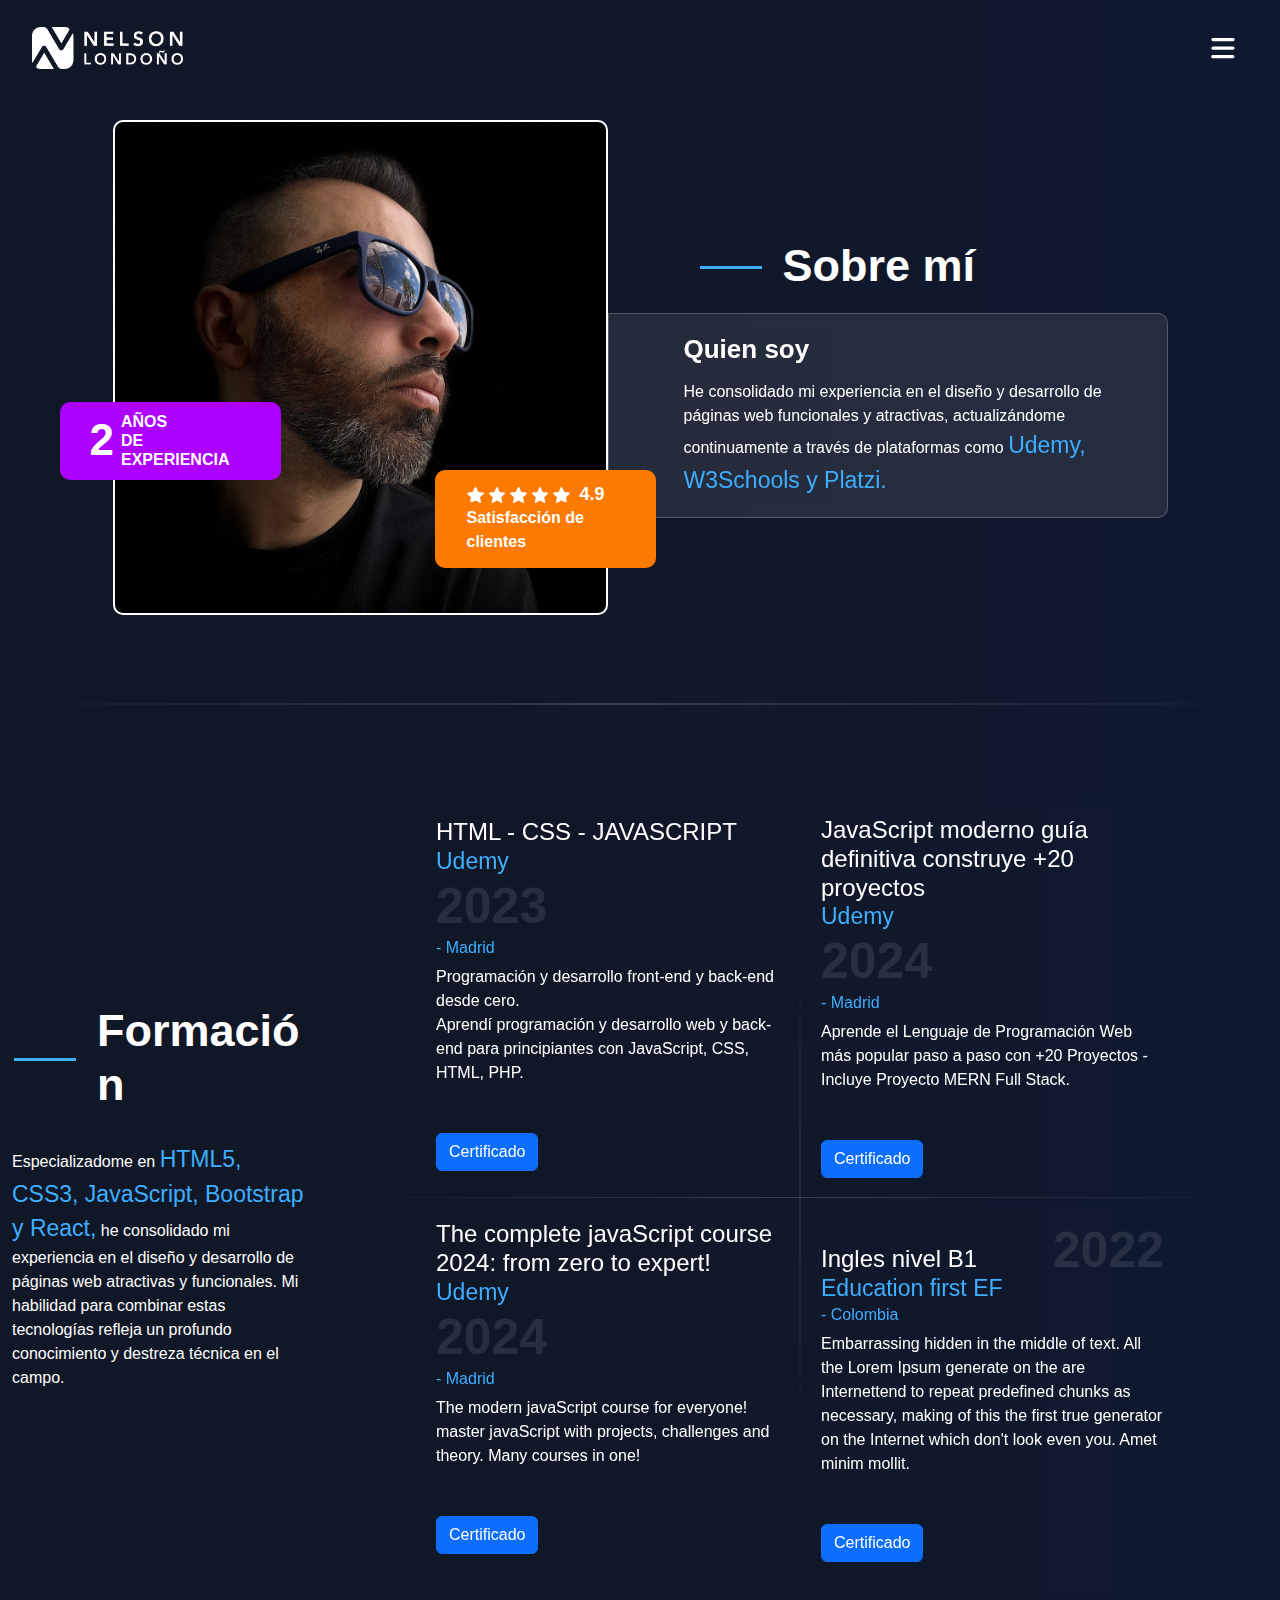
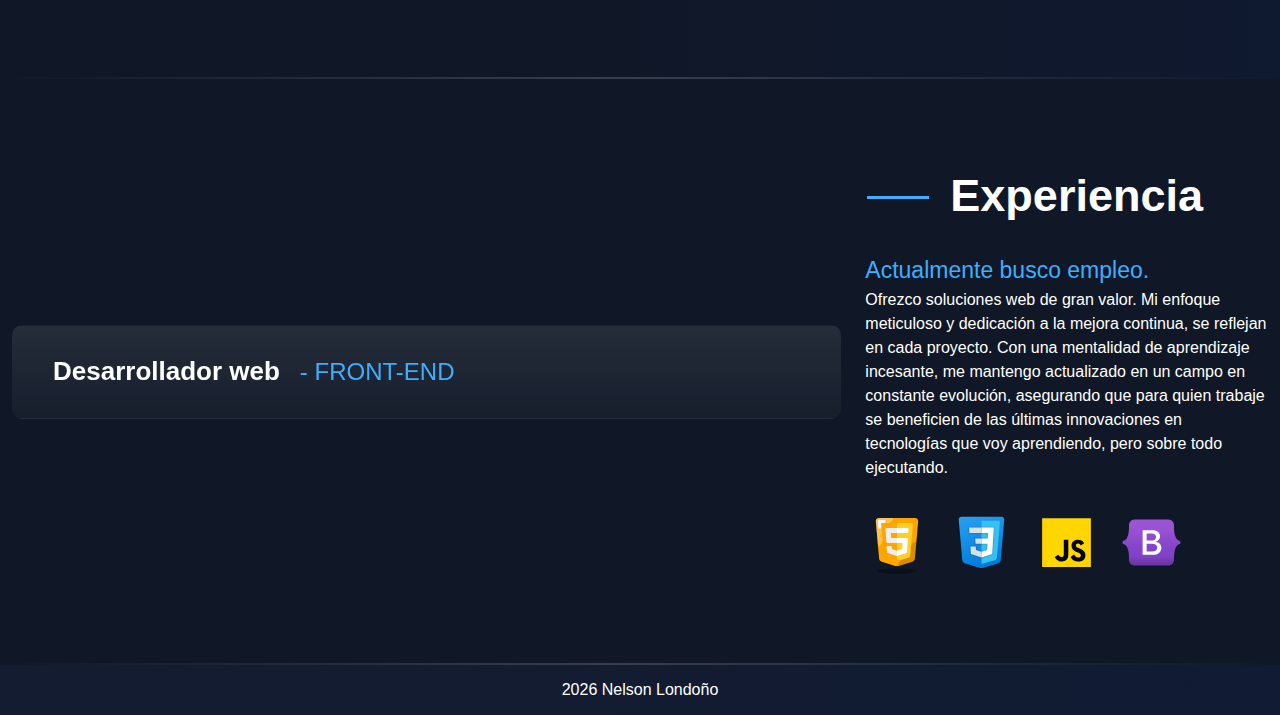
==== about.html @ 2b917889 "Mejore un poco el texto de "Experiencía"" ====
<!DOCTYPE html>
<html lang="es">
  <!-- Begin Head -->
  <head>
    <!--=== Required meta tags ===-->
    <meta charset="utf-8" />
    <meta
      name="viewport"
      content="width=device-width, initial-scale=1, shrink-to-fit=no"
    />
    <!--=== custom css ===-->
    <link rel="stylesheet" href="assets/css/bootstrap.min.css" />
    <link rel="stylesheet" href="assets/css/swiper-bundle.css" />
    <link
      rel="shortcut icon"
      type="image/ico"
      href="assets/images/logo navegador.png"
    />
    <link rel="stylesheet" href="assets/css/style.css" />
    <link rel="stylesheet" href="assets/css/responsive.css" />
    <!--=== custom css ===-->
    <title>Nelson Londono | Desarrollo Web</title>
  </head>
  <body>
    <div class="cv_main_wrapper">
      <!-- Loader Start -->
      <div class="loader">
        <div class="spinner-border text-info" role="status">
          <span class="visually-hidden">Loading...</span>
        </div>
      </div>
      <!-- Loader End -->
      <!-- Bottom To Top Start -->
      <div class="cv_top_icon">
        <a id="button">
          <img src="assets/images/gototop.svg" class="img-fluid" />
        </a>
      </div>
      <!-- Bottom To Top End -->
      <!-- Header Section Start -->
      <div class="cv_header_wrapper">
        <div class="cv_container container-fluid">
          <div class="row">
            <div class="col-12">
              <div class="cv_navbar">
                <div class="cv_logo">
                  <a href="index.html">
                    <img
                      src="assets/images/logo ppal.png"
                      width="151"
                      class="img-fluid"
                    />
                  </a>
                </div>
                <a href="javascript:void(0);" class="cv_toggle_btn">
                  <svg class="ham hamRotate ham7" viewBox="0 0 100 100">
                    <path
                      class="line top"
                      d="m 70,33 h -40 c 0,0 -6,1.368796 -6,8.5 0,7.131204 6,8.5013 6,8.5013 l 20,-0.0013"
                    ></path>
                    <path class="line middle" d="m 70,50 h -40"></path>
                    <path
                      class="line bottom"
                      d="m 69.575405,67.073826 h -40 c -5.592752,0 -6.873604,-9.348582 1.371031,-9.348582 8.244634,0 19.053564,21.797129 19.053564,12.274756 l 0,-40"
                    ></path>
                  </svg>
                </a>
              </div>
            </div>
          </div>
        </div>
      </div>
      <!-- Navbar Start -->
      <div class="cv_header_menu">
        <div class="container-fluid">
          <div class="row">
            <div class="col-12">
              <div class="cv_menus_wrapper">
                <ul class="cv_menus">
                  <li>
                    <a href="index.html">Inicio</a>
                  </li>
                  <li>
                    <a class="active" href="about.html">Sobre mí</a>
                  </li>
                  <li>
                    <a href="portfolio.html">Mis trabajos</a>
                  </li>
                  <li>
                    <a href="strength.html">Habilidades</a>
                  </li>
                  <li>
                    <a href="blog.html">Blog</a>
                  </li>
                  <li>
                    <a href="contact.html">¿Hablamos?</a>
                  </li>
                </ul>
                <div class="cv_header_social">
                  <h4>Sígueme:</h4>
                  <ul>
                    <li>
                      <a
                        href="https://www.facebook.com/nelsond.londonos/?locale=es_ES"
                        target="_blank"
                      >
                        <img src="assets/images/icons8-facebook-nuevo.svg" />
                      </a>
                    </li>
                    <li>
                      <a
                        href="https://www.instagram.com/iamnelsonlondono/"
                        target="_blank"
                      >
                        <img src="assets/images/icons8-instagram.svg" />
                      </a>
                    </li>
                    <li>
                      <a
                        href="https://www.linkedin.com/in/nelson-londo%C3%B1o-dev/"
                        target="_blank"
                      >
                        <img src="assets/images/icons8-linkedin.svg" />
                      </a>
                    </li>
                    <li>
                      <a
                        href="https://www.tiktok.com/@iamnelsonlondonos?lang=es"
                        target="_blank"
                      >
                        <img src="assets/images/icons8-tik-tok.svg" />
                      </a>
                    </li>
                    <li>
                      <a
                        href="https://github.com/nelsonlondonodev"
                        target="_blank"
                      >
                        <img src="assets/images/icons8-github.svg" />
                      </a>
                    </li>
                  </ul>
                </div>
              </div>
            </div>
          </div>
        </div>
      </div>
      <!-- Navbar Start -->
      <!-- About Section Start -->
      <div class="cv_about_wrapper">
        <div class="cv_container container-fluid">
          <div class="row">
            <div class="col-12">
              <div class="cv_about_content">
                <div class="cv_about_img">
                  <img
                    src="assets/images/Foto2-nel.jpeg"
                    width="496px"
                    height="524px"
                    class="img-fluid"
                  />
                  <div class="cv_about_experience">
                    <div class="cv_about_exp">
                      <h2>2</h2>
                      <span>
                        <p>AÑOS</p>
                        <p>DE EXPERIENCIA</p>
                      </span>
                    </div>
                    <div class="cv_about_rating">
                      <a
                        href="https://www.google.com/search?q=Desarrollo+web+%7C+Nelson+Londo%C3%B1o+%7C+Madrid+Espa%C3%B1a&stick=H4sIAAAAAAAA_-NgU1I2qLAwSDYwMLFMTEwzSEs0SbMyqEg2TTG3TDQ3Sk0xM080M1rEauiSWpxYVJSfk5OvUJ6apFCj4JeaU5yfp-CTn5eSf3hjPlDENzGlKDNFwbW4IPHwxkQAMRWjflsAAAA&hl=es-419&mat=CSADGid_QJijElcBEKoLaXv8Cw4UtqSQfUUQFSImnZVeFfvxanA8l_R5IVG9wgO8NkHoZIMIH9mA4Oq7xO7EE2Iq7Ugf721jshRVLgdtDLj_R7w0YB5sLpyTl4MAi1h0aqM&authuser=0&ved=2ahUKEwiJ5r3Bu5mIAxVpX_EDHYvBD98Q-MgIegQILxAd#mpd=~11788242939503313696/customers/reviews"
                        target="_blank"
                      >
                        <span>
                          <img src="assets/images/rating.svg" />
                          <h6>4.9</h6>
                        </span>
                        <p>Satisfacción de clientes</p>
                      </a>
                    </div>
                  </div>
                </div>
                <div class="cv_about_info">
                  <h2>Sobre mí</h2>
                  <div class="cv_about_box">
                    <h3>Quien soy</h3>
                    <!--<p>
                      Soy un desarrollador web autodidacta de 42 años, oriundo
                      de Colombia y residente en Madrid, España. Mi pasión por
                      la programación y el aprendizaje constante me han llevado
                      a especializarme en HTML, CSS y JavaScript. Como padre de
                      tres hijos, mi familia es mi inspiración y motor para
                      alcanzar metas.
                    </p>-->
                    <p>
                      He consolidado mi experiencia en el diseño y desarrollo de
                      páginas web funcionales y atractivas, actualizándome
                      continuamente a través de plataformas como
                      <span class="spam-Formacion">
                        Udemy, W3Schools y Platzi.
                      </span>
                      <!--Actualmente, trabajo como freelance,
                      ofreciendo soluciones web de alta calidad con un enfoque
                      meticuloso y una dedicación a la excelencia.-->
                    </p>
                  </div>
                  <div class="cv_about_btn">
                    <!--<a href="javascript:void(0);" class="cv_btn"
                      >Descargar curriculum</a
                    >-->
                    <!--<a
                      href="https://wa.me/34663975428?text=Hola"
                      target="_blank"
                      class="cv_btn"
                      >¿Hablamos?<img
                        class="p-2"
                        src="assets/images/icons8-whatsappSmall.svg"
                    /></a>-->
                  </div>
                </div>
              </div>
            </div>
          </div>
        </div>
      </div>
      <!-- About Section End -->
      <!-- Education Section Start -->
      <section class="cv_education_wrapper">
        <div class="cv_container container-fluid">
          <div class="row align-items-center">
            <div class="col-xl-3">
              <div class="cv_edu_heading">
                <h2>Formación</h2>
                <p>
                  Especializadome en
                  <span class="spam-Formacion">
                    HTML5, CSS3, JavaScript, Bootstrap y React,</span
                  >
                  he consolidado mi experiencia en el diseño y desarrollo de
                  páginas web atractivas y funcionales. Mi habilidad para
                  combinar estas tecnologías refleja un profundo conocimiento y
                  destreza técnica en el campo.
                  <!-- Permaneciendo activo en
                  plataformas educativas como -->
                  <!--<span class="spam-Formacion">
                    Udemy, W3Schools y Platzi, </span
                  >busco constantemente conocimiento para mantenerme al día con
                  las últimas tendencias en desarrollo web.-->
                </p>
              </div>
            </div>
            <div class="col-xl-9">
              <div class="cv_edu_info">
                <div class="cv_edu_box box-1">
                  <div class="cv_edu_title">
                    <h4>
                      HTML - CSS - JAVASCRIPT<br />
                      <span class="spam-Formacion">Udemy</span>
                    </h4>
                    <h2>2023</h2>
                  </div>
                  <div class="cv_edu_detail">
                    <span>- Madrid</span>
                    <p>
                      Programación y desarrollo front-end y back-end desde cero.
                      <br />
                      Aprendí programación y desarrollo web y back-end para
                      principiantes con JavaScript, CSS, HTML, PHP.
                    </p>
                    <div class="mt-5">
                      <button class="btn btn-primary">
                        <a
                          href="https://www.udemy.com/certificate/UC-4e1b37e0-73ad-462d-bcb5-2e6b9fc11261/"
                          target="_blank"
                          >Certificado</a
                        >
                      </button>
                    </div>
                  </div>
                </div>
                <div class="cv_edu_box box-2">
                  <div class="cv_edu_title">
                    <h4>
                      JavaScript moderno guía definitiva construye +20 proyectos
                      <br />
                      <span class="spam-Formacion">Udemy</span>
                    </h4>
                    <h2>2024</h2>
                  </div>
                  <div class="cv_edu_detail">
                    <span>- Madrid</span>
                    <p>
                      Aprende el Lenguaje de Programación Web más popular paso a
                      paso con +20 Proyectos - Incluye Proyecto MERN Full Stack.
                    </p>
                  </div>
                  <div class="mt-5">
                    <button class="btn btn-primary">
                      <a
                        href="https://www.udemy.com/certificate/UC-a3c65539-42e7-4a64-85c8-4db65a839c56/"
                        target="_blank"
                        >Certificado</a
                      >
                    </button>
                  </div>
                </div>
                <div class="cv_edu_box box-3">
                  <div class="cv_edu_title">
                    <h4>
                      The complete javaScript course 2024: from zero to expert!
                      <br />
                      <span class="spam-Formacion">Udemy</span>
                    </h4>
                    <h2>2024</h2>
                  </div>
                  <div class="cv_edu_detail">
                    <span>- Madrid</span>
                    <p>
                      The modern javaScript course for everyone! master
                      javaScript with projects, challenges and theory. Many
                      courses in one!
                    </p>
                    <div class="mt-5">
                      <button class="btn btn-primary">
                        <a
                          href="https://www.udemy.com/share/101Wfe3@wMTu5_ibL1Ja9vGI3L5nVoQjJBYW_1WDMZpMyALd7up6rqi3LWB9L08wgPR__5CMBA==/"
                          target="_blank"
                          >Certificado</a
                        >
                      </button>
                    </div>
                  </div>
                </div>
                <div class="cv_edu_box box-4">
                  <div class="cv_edu_title">
                    <h4>
                      Ingles nivel B1 <br />
                      <span class="spam-Formacion">Education first EF</span>
                    </h4>
                    <h2>2022</h2>
                  </div>
                  <div class="cv_edu_detail">
                    <span>- Colombia</span>
                    <p>
                      Embarrassing hidden in the middle of text. All the Lorem
                      Ipsum generate on the are Internettend to repeat
                      predefined chunks as necessary, making of this the first
                      true generator on the Internet which don't look even you.
                      Amet minim mollit.
                    </p>
                  </div>
                  <div class="mt-5">
                    <button class="btn btn-primary">
                      <a href="ingles.html" target="_blank">Certificado</a>
                    </button>
                  </div>
                </div>
              </div>
            </div>
          </div>
        </div>
      </section>
      <!-- Education Section End -->
      <!-- Experience Section Start -->
      <section class="cv_experience_wrapper">
        <div class="cv_container container-fluid">
          <div class="row align-items-center">
            <div class="col-xl-8">
              <div class="cv_exp_box">
                <!--<h2>01</h2>-->
                <div class="cv_exp_com">
                  <span>
                    <h3>Desarrollador web</h3>
                    <h4 class="text-uppercase">- Front-End</h4>
                  </span>
                  <!--<h5>(2023-2024)</h5>-->
                </div>
              </div>
              <!--<div class="cv_exp_box">
                <h2>02</h2>
                <div class="cv_exp_com">
                  <span>
                    <h3>Junior UI/UX Designer</h3>
                    <h4>- Amazon</h4>
                  </span>
                  <h5>(2014-2015)</h5>
                </div>
              </div>
              <div class="cv_exp_box">
                <h2>03</h2>
                <div class="cv_exp_com">
                  <span>
                    <h3>Junior UI/UX Designer</h3>
                    <h4>- Amazon</h4>
                  </span>
                  <h5>(2014-2015)</h5>
                </div>
              </div>-->
            </div>
            <div class="col-xl-4">
              <div class="cv_exp_info">
                <div class="cv_exp_heading">
                  <h2>Experiencia</h2>
                  <p>
                    <span class="spam-Formacion">
                      Actualmente busco empleo.</span
                    ><br />
                    Ofrezco soluciones web de gran valor. Mi enfoque meticuloso
                    y dedicación a la mejora continua, se reflejan en cada
                    proyecto. Con una mentalidad de aprendizaje incesante, me
                    mantengo actualizado en un campo en constante evolución,
                    asegurando que para quien trabaje se beneficien de las
                    últimas innovaciones en tecnologías que voy aprendiendo,
                    pero sobre todo ejecutando.
                  </p>
                  <ul>
                    <li>
                      <a href="javascript:void(0);">
                        <img src="assets/images/icons8-html-5.svg" />
                      </a>
                    </li>
                    <li>
                      <a href="javascript:void(0);">
                        <img src="assets/images/icons8-css3.svg" />
                      </a>
                    </li>
                    <li>
                      <a href="javascript:void(0);">
                        <img src="assets/images/icons8-javascript.svg" />
                      </a>
                    </li>
                    <li>
                      <a href="javascript:void(0);">
                        <img src="assets/images/icons8-bootstrap.svg" />
                      </a>
                    </li>
                  </ul>
                </div>
              </div>
            </div>
          </div>
        </div>
      </section>
      <!-- Experience Section End -->
      <!-- Footer Section Start -->
      <div class="cv_footer_wrapper">
        <div class="container">
          <div class="row">
            <div class="col-12">
              <div class="cv_footer_text">
                <p><span id="copyYear"></span> Nelson Londoño</p>
              </div>
            </div>
          </div>
        </div>
      </div>
      <!-- Footer Section End -->
    </div>
    <!--=== Optional JavaScript ===-->
    <script src="assets/js/jquery.min.js"></script>
    <script src="assets/js/bootstrap.min.js"></script>
    <script src="assets/js/swiper-bundle.min.js"></script>
    <script src="assets/js/SmoothScroll.min.js"></script>
    <script src="assets/js/isotope.pkgd.min.js"></script>
    <script src="assets/js/jquery.appear.js"></script>
    <script src="assets/js/jquery.countTo.js"></script>
    <script src="assets/js/ityped.min.js"></script>
    <script src="assets/js/custom.js"></script>
    <!--=== Optional JavaScript ===-->
  </body>
</html>
---- assets/css/style.css ----
/*
[Master Stylesheet] 
Project: Resume Html
-------------------------------------------------------------------*/
/********************************************************
    body start
 *******************************************************/
@import url("https://fonts.googleapis.com/css2?family=Barlow:wght@300;400;500;600;700;800;900&display=swap");

:root {
  --bg-color: rgb(16, 24, 39);
  --cv-primary-color: #3eaeff;
  --cv-secoundry-color: #d252ff;
  --cv-white-color: #ffffff;
  --cv-black-color: rgb(0, 7, 7);
  --cv-transition: all 0.3s;
  --cv-transition-color: #ffffff;
  --cv-box-shadow: 0 0 20px 0 rgba(62, 28, 131, 0.1);
  --cv-border-box: rgb(47, 54, 65);

  /*=========== Fuentes de tipografía ============*/
  --font-primary: "Avenir", sans-serif;
  --font-secondary: ;
}

html {
  scroll-behavior: smooth;
}

*,
*:before,
*:after {
  box-sizing: border-box;
  -webkit-box-sizing: border-box;
  -moz-box-sizing: border-box;
}

/*============== start-spinner ===============*/
.spinner-border {
  color: var(--cv-primary-color);
  width: 80px;
  height: 80px;
}
.sk-circle {
  margin: 100px auto;
  width: 40px;
  height: 40px;
  position: relative;
}
.sk-circle .sk-child {
  width: 100%;
  height: 100%;
  position: absolute;
  left: 0;
  top: 0;
}
.sk-circle .sk-child:before {
  content: "";
  display: block;
  margin: 0 auto;
  width: 15%;
  height: 15%;
  background-color: var(--cv-primary-color);
  border-radius: 100%;
  -webkit-animation: sk-circleBounceDelay 1.2s infinite ease-in-out both;
  animation: sk-circleBounceDelay 1.2s infinite ease-in-out both;
}
.sk-circle .sk-circle2 {
  -webkit-transform: rotate(30deg);
  -ms-transform: rotate(30deg);
  transform: rotate(30deg);
}
.sk-circle .sk-circle3 {
  -webkit-transform: rotate(60deg);
  -ms-transform: rotate(60deg);
  transform: rotate(60deg);
}
.sk-circle .sk-circle4 {
  -webkit-transform: rotate(90deg);
  -ms-transform: rotate(90deg);
  transform: rotate(90deg);
}
.sk-circle .sk-circle5 {
  -webkit-transform: rotate(120deg);
  -ms-transform: rotate(120deg);
  transform: rotate(120deg);
}
.sk-circle .sk-circle6 {
  -webkit-transform: rotate(150deg);
  -ms-transform: rotate(150deg);
  transform: rotate(150deg);
}
.sk-circle .sk-circle7 {
  -webkit-transform: rotate(180deg);
  -ms-transform: rotate(180deg);
  transform: rotate(180deg);
}
.sk-circle .sk-circle8 {
  -webkit-transform: rotate(210deg);
  -ms-transform: rotate(210deg);
  transform: rotate(210deg);
}
.sk-circle .sk-circle9 {
  -webkit-transform: rotate(240deg);
  -ms-transform: rotate(240deg);
  transform: rotate(240deg);
}
.sk-circle .sk-circle10 {
  -webkit-transform: rotate(270deg);
  -ms-transform: rotate(270deg);
  transform: rotate(270deg);
}
.sk-circle .sk-circle11 {
  -webkit-transform: rotate(300deg);
  -ms-transform: rotate(300deg);
  transform: rotate(300deg);
}
.sk-circle .sk-circle12 {
  -webkit-transform: rotate(330deg);
  -ms-transform: rotate(330deg);
  transform: rotate(330deg);
}
.sk-circle .sk-circle2:before {
  -webkit-animation-delay: -1.1s;
  animation-delay: -1.1s;
}
.sk-circle .sk-circle3:before {
  -webkit-animation-delay: -1s;
  animation-delay: -1s;
}
.sk-circle .sk-circle4:before {
  -webkit-animation-delay: -0.9s;
  animation-delay: -0.9s;
}
.sk-circle .sk-circle5:before {
  -webkit-animation-delay: -0.8s;
  animation-delay: -0.8s;
}
.sk-circle .sk-circle6:before {
  -webkit-animation-delay: -0.7s;
  animation-delay: -0.7s;
}
.sk-circle .sk-circle7:before {
  -webkit-animation-delay: -0.6s;
  animation-delay: -0.6s;
}
.sk-circle .sk-circle8:before {
  -webkit-animation-delay: -0.5s;
  animation-delay: -0.5s;
}
.sk-circle .sk-circle9:before {
  -webkit-animation-delay: -0.4s;
  animation-delay: -0.4s;
}
.sk-circle .sk-circle10:before {
  -webkit-animation-delay: -0.3s;
  animation-delay: -0.3s;
}
.sk-circle .sk-circle11:before {
  -webkit-animation-delay: -0.2s;
  animation-delay: -0.2s;
}
.sk-circle .sk-circle12:before {
  -webkit-animation-delay: -0.1s;
  animation-delay: -0.1s;
}

@-webkit-keyframes sk-circleBounceDelay {
  0%,
  80%,
  100% {
    -webkit-transform: scale(0);
    transform: scale(0);
  }
  40% {
    -webkit-transform: scale(1);
    transform: scale(1);
  }
}

@keyframes sk-circleBounceDelay {
  0%,
  80%,
  100% {
    -webkit-transform: scale(0);
    transform: scale(0);
  }
  40% {
    -webkit-transform: scale(1);
    transform: scale(1);
  }
}

/*============== end-spinner ===============*/

/*-- Cookies --*/

.aviso-cookies {
  display: none;
  background-color: var(--cv-transition-color);
  padding: 15px;
  width: calc(100% - 40px);
  max-width: 100%;
  line-height: 150%;
  border-radius: 10px;
  position: fixed;
  bottom: 20px;
  left: 20px;
  z-index: 100;
  padding-top: 30px;
  box-shadow: 0px 2px 20px 10px rgba(222, 222, 222, 0.25);
  text-align: center;
}

.aviso-cookies.activo {
  display: block;
}

.aviso-cookies .titulo {
  font-weight: 700;
}

.aviso-cookies .titulo,
.aviso-cookies .parrafo {
  margin-bottom: 10px;
  color: var(--cv-black-color);
  font-size: 14px;
}

.aviso-cookies .boton {
  width: 180px;
  background-color: var(--cv-primary-color);
  border: none;
  color: var(--cv-transition-color);
  font-family: "Roboto", sans-serif;
  text-align: center;
  padding: 10px;
  font-weight: 700;
  cursor: pointer;
  transition: 0.3s ease all;
  border-radius: 10px;
  margin: 10px;
  font-size: 10px;
}

.aviso-cookies .boton:hover {
  background-color: var(--bg-color);
}

.aviso-cookies .boton2 {
  width: 180px;
  background-color: transparent;
  border: 1px solid var(--cv-primary-color);
  color: var(--cv-primary-color);
  font-family: "Roboto", sans-serif;
  text-align: center;
  padding: 10px;
  font-weight: 700;
  cursor: pointer;
  transition: 0.3s ease all;
  border-radius: 10px;
  margin: 10px;
  font-size: 10px;
}

.aviso-cookies .boton2:hover {
  background-color: var(--cv-primary-color);
  color: var(--cv-transition-color);
}

.aviso-cookies .enlace {
  color: var(--cv-black-color);
  text-decoration: none;
  font-size: 10px;
  font-weight: 700;
}

.aviso-cookies .enlace:hover {
  text-decoration: underline;
  color: var(--cv-black-color);
}

.fondo-aviso-cookies {
  display: none;
  background: rgba(0, 0, 0, 0.5);
  position: fixed;
  z-index: 99;
  width: 100vw;
  height: 100vh;
  top: 0;
  left: 0;
}

.fondo-aviso-cookies.activo {
  display: block;
}

/*.cookie-message {
  display: none;
  background-color: var(--cv-transition-color);
  color: var(--cv-black-color);
  font-size: 12px;
  border: 1px solid rgb(221, 221, 221);
  padding: 7px;
  position: fixed;
  bottom: 10px;
  left: 20px;
  right: 20px;
  z-index: 1000;
  display: none;
  text-align: center;
  box-shadow: hwb(0 98% 1% / 0.06);
  border-radius: 10px;
}

.cookie-message .activo {
  display: block;
}

.cookie-message p {
  margin-bottom: 7px;
}

.btn-aceptar-cookies {
  background-color: var(--cv-primary-color);
  margin: 10px;
  font-size: 10px;
  font-weight: 700;
  border: none;
  cursor: pointer;
  color: var(--cv-white-color);
  padding: 13px;
  transition: 0.5s;
  border-radius: 10px;
}

.btn-aceptar-cookies:hover {
  background-color: var(--bg-color);
  color: var(--cv-transition-color);
  border: 1px solid var(--cv-primary-color);
}

.btn-modificar-cookies {
  background-color: transparent;
  margin: 10px;
  font-size: 10px;
  font-weight: 700;
  border: 1px solid var(--cv-primary-color);
  cursor: pointer;
  color: var(--cv-primary-color);
  padding: 13px;
  transition: 0.5s;
  border-radius: 10px;
}

.btn-modificar-cookies:hover {
  background-color: var(--bg-color);
  color: var(--cv-transition-color);
  border: 1px solid var(--cv-primary-color);
}

.container-políticas {
  width: 70%;
  margin: 40px;
  border: 1px solid black;
  box-shadow: rgba(0, 0, 0, 0.06);
}

.a-politicas {
  text-decoration: none;
  color: var(--cv-primary-color);
  font-weight: 500;
}

.a-politicas:hover {
  text-decoration: underline;
  color: var(--cv-black-color);
}

.fondo-aviso-cookies {
  display: none;
  background-color: rgba(0, 0, 0, 0.2);
  position: fixed;
  z-index: 99;
  width: 100vw;
  height: 100vh;
  top: 0;
  left: 0;
}

.fondo-aviso-cookies .activo {
  display: block;
}

.container-políticas h2 {
  align-items: center;
  justify-content: center;
}*/

/*-- End of the Cookies --*/

body {
  background-color: var(--bg-color);
  margin: 0;
  padding: 0;
  box-sizing: border-box;
  -webkit-font-smoothing: antialiased;
  font-family: var(--font-primary);
  font-size: 16px;
  font-weight: 300;
  color: var(--cv-white-color);
  position: relative;
}

*::-webkit-scrollbar-track {
  -webkit-box-shadow: inset 0 0 6px rgba(0, 0, 0, 0.3);
  background-color: #f5f5f5;
  border-radius: 10px;
}

*::-webkit-scrollbar {
  width: 4px;
  background-color: #f5f5f5;
}

*::-webkit-scrollbar-thumb {
  border-radius: 1rem;
  background: var(--cv-primary-color);
  min-height: 150px;
}

a,
a:hover,
a:focus,
button,
button:hover,
button:focus {
  text-decoration: none;
  -webkit-transition: var(--cv-transition);
  -moz-transition: var(--cv-transition);
  -ms-transition: var(--cv-transition);
  -o-transition: var(--cv-transition);
  transition: var(--cv-transition);
  color: var(--cv-transition-color);
}
h1,
h2,
h3,
h4,
h5,
h6 {
  -webkit-transition: var(--cv-transition);
  -moz-transition: var(--cv-transition);
  -ms-transition: var(--cv-transition);
  -o-transition: var(--cv-transition);
  transition: var(--cv-transition);
  margin: 0;
  padding: 0;
  word-break: break-word;
  /*text-transform: capitalize;*/
}

h2 {
  font-size: 34px;
  font-weight: 700;
}

h3 {
  font-size: 26px;
  font-weight: 600;
}

h4 {
  font-size: 24px;
  font-weight: 500;
}

h5 {
  font-size: 20px;
  font-weight: 600;
}

input,
textarea,
select,
button,
label,
svg,
svg path,
svg rect,
svg polygon,
img,
a,
:after,
:before,
:hover,
:focus {
  outline: none !important;
  box-shadow: none;
  border: none;
}

input::-webkit-outer-spin-button,
input::-webkit-inner-spin-button {
  -webkit-appearance: none;
  margin: 0;
}

/*input[type="number"] {
  -moz-appearance: textfield;
}*/

ul {
  padding: 0;
  margin: 0;
  list-style-type: none;
}
p {
  margin: 0px;
  word-break: break-word;
}

.cv_main_wrapper {
  width: 100%;
  height: 100%;
  position: relative;
  background-image: linear-gradient(90deg, #131c30 6%, #101b34 100%);
  background-image: linear-gradient(90deg, #101727 44.35%, #0f192f 100.68%);
  background-repeat: no-repeat;
  background-size: cover;
}

section {
  padding: 90px 0;
}

.row {
  row-gap: 24px;
}

.cv_bottom_btn a {
  margin: 15px auto 0;
}

/********************************************************
    Go to Top Style
 *******************************************************/

.cv_top_icon a {
  display: flex;
  background-color: var(--cv-secoundry-color);
  width: 60px;
  height: 60px;
  justify-content: center;
  align-items: center;
  border-radius: 50px;
  position: fixed;
  bottom: 20px;
  right: 20px;
  border: 1px solid black;
  transition: var(--cv-transition) opacity 0;
  visibility: hidden;
  z-index: 1000;
  cursor: pointer;
  animation: border-transform 4s linear infinite alternate forwards;
}

@keyframes border-transform {
  0% {
    border-radius: 63% 37% 54% 46%/55% 48% 52% 45%;
    transform: translateY(0px);
  }
  14% {
    border-radius: 40% 60% 54% 46%/49% 60% 40% 51%;
  }
  28% {
    border-radius: 54% 46% 38% 62%/49% 70% 30% 51%;
  }
  42% {
    border-radius: 61% 39% 55% 45%/61% 38% 62% 39%;
  }
  56% {
    border-radius: 61% 39% 67% 33%/70% 50% 50% 30%;
  }
  70% {
    border-radius: 50% 50% 34% 66%/56% 68% 32% 44%;
  }
  84% {
    border-radius: 46% 54% 50% 50%/35% 61% 39% 65%;
  }
  100% {
    border-radius: 63% 37% 54% 46%/55% 48% 52% 45%;
    transform: translateY(-20px);
  }
}

.cv_top_icon a:active {
  background-color: var(--cv-black-color);
}
.cv_top_icon a.show {
  opacity: 1;
  visibility: visible;
}

/********************************************************
    Loader Style
 *******************************************************/
.loader {
  position: fixed;
  top: 0;
  left: 0;
  bottom: 0;
  right: 0;
  margin: auto;
  z-index: 999999;
  display: flex;
  justify-content: center;
  align-items: center;
  background-color: #010101;
}

.loader img {
  width: 100px;
}

/********************************************************
    Button Style
 *******************************************************/

.cv_btn {
  position: relative;
  background-color: var(--cv-primary-color);
  color: var(--cv-white-color);
  font-size: 18px;
  font-weight: 500;
  padding: 0 10px;
  min-height: 45px;
  min-width: 146px;
  width: fit-content;
  display: flex;
  justify-content: center;
  align-items: center;
  border-radius: 5px;
  border: 1px solid transparent;
}

.cv_btn:hover {
  color: var(--cv-primary-color);
  background-color: transparent;
  letter-spacing: 0.5px;
  border: 1px solid var(--cv-primary-color);
}

/********************************************************
    Header Section Style
 *******************************************************/

.cv_header_wrapper {
  position: absolute;
  top: 0;
  left: 0;
  width: 100%;
  padding: 23px 0;
  z-index: 101;
}

.cv_navbar {
  margin-left: 20px;
  display: flex;
  align-items: center;
  justify-content: space-between;
}

.cv_toggle_btn {
  margin-right: 20px;
}
/********************************************************
    Navbar Section Style
 *******************************************************/
.cv_header_menu {
  position: fixed;
  z-index: 100;
  width: 100%;
  height: 100%;
  left: 0;
  top: 0;
  opacity: 0;
  visibility: hidden;
  transition: all 0.4s ease;
  display: flex;
  align-items: flex-end;
  padding: 70px 90px 70px 165px;
  background: rgba(0, 0, 0, 0.8);
  transform: scale3d(0, 0, 0);
  backdrop-filter: blur(0);
  transform-origin: top right;
}

.menu-open .cv_header_menu {
  opacity: 1;
  visibility: visible;
  background-color: rgba(28, 28, 28, 0.8);
  backdrop-filter: blur(8.5px);
  transform: scale3d(1, 1, 1);
}

.cv_menus_wrapper {
  display: flex;
  justify-content: space-between;
  align-items: flex-end;
  gap: 30px 60px;
}

.cv_menus_wrapper .cv_menus li {
  margin-bottom: 5px;
}

.cv_menus_wrapper .cv_menus li:last-child {
  margin-bottom: 0;
}

.cv_menus_wrapper .cv_menus li a {
  color: var(--cv-white-color);
  font-size: 62px;
  font-weight: 700;
  position: relative;
}

.cv_menus_wrapper .cv_menus li a::before {
  position: absolute;
  content: "";
  width: 56px;
  height: 4px;
  background-color: var(--cv-primary-color);
  top: 50%;
  left: -75px;
  opacity: 0;
  visibility: hidden;
  transition: var(--cv-transition);
}

.cv_menus_wrapper .cv_menus li a:hover,
.cv_menus_wrapper .cv_menus li a.active {
  color: var(--cv-primary-color);
}

.cv_menus_wrapper .cv_menus li a:hover::before,
.cv_menus_wrapper .cv_menus li a.active::before {
  visibility: visible;
  opacity: 1;
}

.cv_header_social {
  position: relative;
  margin-bottom: 15px;
}

.cv_header_social::before {
  position: absolute;
  content: "";
  width: 3px;
  height: 166px;
  background: var(--cv-primary-color);
  left: -30px;
  top: -17px;
}

.cv_header_social ul {
  display: inline-flex;
  gap: 30px;
  margin-top: 40px;
}

.cv_header_social ul li a img {
  transition: var(--cv-transition);
}

.cv_header_social ul li a:hover img {
  transform: rotate(360deg);
}

.ham {
  cursor: pointer;
  -webkit-tap-highlight-color: transparent;
  transition: transform 300ms;
  -moz-user-select: none;
  -webkit-user-select: none;
  -ms-user-select: none;
  user-select: none;
  width: 50px;
}

.menu-open .hamRotate {
  transform: rotate(45deg);
}

.line {
  fill: none;
  transition: stroke-dasharray 300ms, stroke-dashoffset 300ms;
  stroke: #fff;
  stroke-width: 6.5;
  stroke-linecap: round;
}

.ham7 .top {
  stroke-dasharray: 40 82;
}

.menu-open .ham7 .top {
  stroke-dasharray: 17 82;
  stroke-dashoffset: -62px;
}

.ham7 .middle {
  stroke-dasharray: 40 111;
}

.menu-open .ham7 .middle {
  stroke-dashoffset: 23px;
}

.ham7 .bottom {
  stroke-dasharray: 40 161;
}

.menu-open .ham7 .bottom {
  stroke-dashoffset: -83px;
}

/********************************************************
    Footer Section Style
*******************************************************/

.cv_footer_wrapper {
  background: linear-gradient(90deg, #131c30 44.35%, #101b34 100.68%);
  padding: 13px 0;
  max-height: min-content;
}

.cv_footer_text {
  text-align: center;
}

/* ---------------------------------------------
                                    1. Home Page
                                    --------------------------------------------- */

/********************************************************
    Banner Section Style
*******************************************************/

.cv_banner_wrapper {
  background-image: url(https://via.placeholder.com/1920x950);
  background-repeat: no-repeat;
  background-position: center;
  background-size: cover;
  width: 100%;
  height: 100%;
  position: relative;
  padding-top: 139px;
  padding-bottom: 100px;
  overflow: hidden;
}

.cv_banner_wrapper::before {
  content: "";
  position: absolute;

  background-color: var(--bg-color);
  /*background-image: url(https://via.placeholder.com/1920x950);*/
  background-repeat: no-repeat;
  background-size: cover;
  width: 100%;
  height: 100%;
  top: 0;
  left: 0;
  animation: cv_ud 2.5s infinite alternate;
  background-position: center;
}

@keyframes cv_ud {
  0% {
    transform: translate(0);
  }

  to {
    transform: translateY(-10px);
  }
}

.cv_banner_img,
.cv_banner_img img,
.cv_banner_text,
.cv_banner_box {
  position: relative;
}

.cv_banner_img {
  position: relative;
  text-align: center;
}

.cv_banner_img::before {
  max-width: 660px;
  max-height: 696px;
  border-radius: 125px;
  background-color: #18c6da;
  content: "";
  position: absolute;
  width: 100%;
  height: 100%;
  left: 0;
  top: 55px;
  margin: auto;
}

.cv_banner_img .bnr-boy {
  z-index: 1;
  border-radius: 50%;
  border: 3px solid var(--cv-white-color);
}

.cv_banner_img .bnr-line {
  position: absolute;
  right: -80px;
  top: -140px;
  animation: cv_ud 2.5s infinite alternate;
}

.cv_banner_img .bnr-star {
  position: absolute;
  left: -35px;
  bottom: -5px;
  animation: cv_ud 2.5s infinite alternate;
  z-index: 1;
}

.cv_banner_img .bnr-sqr {
  position: absolute;
  left: 150px;
  top: 255px;
  animation: cv_ud 2.5s infinite alternate;
}

.cv_banner_text {
  margin-top: 75px;
}

.cv_banner_text h5 {
  display: inline-block;
  min-height: 100px;
  font-size: 31px;
  padding: 8px 25px;
  margin-bottom: 0px;
}

.cv_banner_text h2 {
  font-size: 37px;
  font-weight: 700;
  line-height: 1.1;
}

.cv_banner_text h1 {
  background-color: var(--cv-secoundry-color);
  font-size: 35px;
  font-weight: 700;
  line-height: 1.1;
  min-height: 57px;
  margin-right: 100px;
  margin-left: -110px;
  border-radius: 10px;
  z-index: 99;
}

.cv_banner_text h1 span img {
  transform-origin: 70% 70%;
  animation: wave-animation 2.5s infinite;
  max-width: 20%;
}

@keyframes wave-animation {
  0% {
    transform: rotate(0deg);
  }
  10% {
    transform: rotate(14deg);
  }
  20% {
    transform: rotate(-8deg);
  }
  30% {
    transform: rotate(14deg);
  }
  40% {
    transform: rotate(-4deg);
  }
  50% {
    transform: rotate(10deg);
  }
  60% {
    transform: rotate(0deg);
  }
  100% {
    transform: rotate(0deg);
  }
}

.cv_banner_text .cv_profile_name {
  color: #2ee3b8;
}

.cv_banner_text a {
  margin: 25px 0 40px;
  position: relative;
}

.cv_banner_text a:hover ::before {
  opacity: 1;
  visibility: visible;
}

.cv_banner_box {
  border-radius: 10px;
  background-color: rgb(255 255 255 / 9%);
  border: 1px solid rgb(255 255 255 / 9%);
  padding: 30px;
  backdrop-filter: blur(6px);
}

.cv_banner_box p {
  margin-top: 10px;
}

/* ---------------------------------------------
                                    2. About Page
                                    --------------------------------------------- */

/********************************************************
    About Section Style
*******************************************************/

.cv_about_wrapper {
  padding: 120px 0 90px;
  /*background-image: url(https://via.placeholder.com/1920x734);*/
  background-repeat: no-repeat;
  background-position: center;
  background-size: cover;
  position: relative;
  overflow: hidden;
}

.cv_about_wrapper::before {
  content: "";
  position: absolute;

  /*background-image: url(https://via.placeholder.com/1842x589);*/
  background-repeat: no-repeat;
  background-size: auto;
  width: 100%;
  height: 100%;
  top: 125px;
  left: 50px;
  animation: cv_ud 2.5s infinite alternate;
}

.cv_about_wrapper::after {
  content: "";
  position: absolute;
  max-width: 1459px;
  height: 2px;
  background-image: linear-gradient(
    90deg,
    rgba(217, 217, 217, 0) 0%,
    rgba(217, 217, 217, 0.9999999999999999) 48%,
    rgba(217, 217, 217, 0) 100%
  );
  width: 100%;
  bottom: 0;
  opacity: 0.2;
  left: 50%;
  transform: translateX(-50%);
}

.cv_about_content {
  max-width: 1430px;
  margin: auto;
  display: flex;
  align-items: center;
  position: relative;
}

.cv_about_img {
  position: relative;
  border: 2px solid var(--cv-transition-color);
  border-radius: 10px;
}

.cv_about_img img {
  border-radius: 10px;
}

.cv_about_img .cv_about_exp {
  position: absolute;
  border-radius: 10px;
  background-color: #ad00ff;
  display: flex;
  padding: 10px 30px;
  align-items: center;
  max-width: 221px;
  gap: 7px;
  top: 280px;
  left: -55px;
}

.cv_about_img .cv_about_exp:hover {
  background-color: #7c0daf;
}

.cv_about_img .cv_about_rating {
  position: absolute;
  border-radius: 10px;
  background-color: #ff7a00;
  padding: 14px 32px;
  max-width: 221px;
  right: -50px;
  bottom: 45px;
  z-index: 1;
  transition: 1ms;
}

.cv_about_img .cv_about_rating:hover {
  background-color: #b55903;
}

.cv_about_img .cv_about_rating span {
  display: flex;
  align-items: center;
  gap: 10px;
  line-height: normal;
}

.cv_about_img .cv_about_rating span h6 {
  font-size: 18px;
  font-weight: 600;
}

.cv_about_img .cv_about_rating p {
  font-size: 16px;
  font-weight: 600;
}

.cv_about_img .cv_about_exp h2 {
  font-size: 44px;
  word-break: keep-all;
}

.cv_about_img .cv_about_exp p {
  font-weight: 600;
  line-height: 1.2;
}

.cv_about_info {
  max-width: 934px;
  margin-top: 45px;
}

.cv_portfolio_wrapper .cv_about_info {
  margin-bottom: 30px;
}

.cv_about_box {
  border-radius: 0 10px 10px 0;
  background-color: rgb(255 255 255 / 9%);
  border: 1px solid rgb(255 255 255 / 21%);
  backdrop-filter: blur(6px);
  padding: 40px 90px;
  margin: 20px 0 23px;
}

.cv_about_box p {
  margin-top: 15px;
}

.cv_about_info h2 {
  font-size: 45px;
  margin-left: 175px;
  position: relative;
  display: inline-block;
}

.cv_about_info h2::before {
  position: absolute;
  content: "";
  width: 62px;
  height: 3px;
  background-color: var(--cv-primary-color);
  top: 50%;
  left: -83px;
}

.cv_about_info .cv_about_btn {
  display: flex;
  gap: 20px;
  padding-left: 90px;
}

.cv_about_info .cv_about_btn a:first-child {
  min-width: 185px;
  background-color: var(--cv-primary-color);
}

.cv_about_info .cv_about_btn a:first-child:hover {
  background-color: transparent;
  color: var(--cv-primary-color);
  border: 1px solid var(--cv-primary-color);
}

/********************************************************
    Education Section Style
*******************************************************/

.cv_education_wrapper {
  position: relative;
  padding-bottom: 80px;
}

.cv_education_wrapper::after {
  content: "";
  position: absolute;
  max-width: 1459px;
  height: 2px;
  background-image: linear-gradient(
    90deg,
    rgba(217, 217, 217, 0) 0%,
    rgba(217, 217, 217, 0.9999999999999999) 48%,
    rgba(217, 217, 217, 0) 100%
  );
  width: 100%;
  bottom: 0;
  opacity: 0.2;
  left: 50%;
  transform: translateX(-50%);
}

.cv_edu_heading h2 {
  font-size: 45px;
  margin-left: 85px;
  position: relative;
  display: inline-block;
}

.cv_edu_heading h2::before {
  position: absolute;
  content: "";
  width: 62px;
  height: 3px;
  background-color: var(--cv-primary-color);
  top: 50%;
  left: -83px;
}

.cv_edu_heading p {
  margin-top: 30px;
  max-width: 405px;
}

.cv_edu_info {
  display: flex;
  align-items: center;
  justify-content: center;
  flex-wrap: wrap;
  position: relative;
}

.cv_edu_info::before {
  content: "";
  position: absolute;
  max-width: 991px;
  height: 1px;
  background-image: linear-gradient(
    90deg,
    rgba(217, 217, 217, 0) 0%,
    #d9d9d9 48.44%,
    rgba(217, 217, 217, 0) 100%
  );
  width: 100%;
  top: 50%;
  opacity: 0.2;
  left: 50%;
  transform: translateX(-50%);
  z-index: 1;
}

.cv_edu_info::after {
  content: "";
  position: absolute;
  max-width: 478px;
  height: 1px;
  background-image: linear-gradient(
    90deg,
    rgba(217, 217, 217, 0) 0%,
    #d9d9d9 48.44%,
    rgba(217, 217, 217, 0) 100%
  );
  width: 100%;
  top: 50%;
  opacity: 0.2;
  left: 50%;
  transform: translateX(-50%) rotate(90deg);
  z-index: 1;
}

.cv_edu_box {
  max-width: 480px;
  min-height: 400px;
  background: transparent;
  border: 1px solid transparent;
  backdrop-filter: blur(3.5px);
  padding: 5px 35px 45px;
  transition: all 0.5s;
  cursor: pointer;
  position: relative;
  overflow: hidden;
}

.cv_edu_box.box-1 {
  border-radius: 11px 11px 0 11px;
}

.cv_edu_box.box-2 {
  border-radius: 11px 11px 11px 0;
}

.cv_edu_box.box-3 {
  border-radius: 11px 0 11px 11px;
}

.cv_edu_box.box-4 {
  border-radius: 0 11px 11px 11px;
}

.cv_edu_box:hover {
  border: 1px solid rgba(255, 255, 255, 10%);
}

.cv_edu_box::before {
  background: linear-gradient(
    180deg,
    rgba(62, 174, 255, 0.19) 0%,
    rgba(62, 174, 255, 0.03) 95.42%
  );
  content: "";
  width: 100%;
  position: absolute;
  height: 100%;
  left: 0;
  top: 0;
  z-index: -1;
  transform: scale(0);
  transition: all 0.5s;
  transform-origin: top left;
}

.cv_edu_box:hover::before {
  transform: scale(1);
}

.cv_edu_title {
  display: flex;
  align-items: baseline;
  justify-content: space-between;
  flex-wrap: wrap;
  gap: 0 20px;
}

.cv_edu_title h1 {
  color: rgb(255 255 255 / 10%);
  font-size: 50px;
  font-weight: 600;
}

.cv_edu_title h2 {
  color: rgb(255 255 255 / 10%);
  font-size: 50px;
  font-weight: 600;
}

.cv_edu_detail span {
  color: var(--cv-primary-color);
  font-size: 16px;
  font-weight: 500;
}

.cv_edu_detail p {
  margin-top: 5px;
}

.spam-Formacion {
  color: var(--cv-primary-color);
  font-size: 23px;
  font-weight: 500;
}

/********************************************************
    Experience Section Style
*******************************************************/

.cv_experience_wrapper {
  background-color: var(--bg-color);
  /*background-image: url(https://via.placeholder.com/1920x594);
  background-repeat: no-repeat;
  background-position: center;
  background-size: cover;*/
  position: relative;
  overflow: hidden;
}

.cv_experience_wrapper::before {
  content: "";
  position: absolute;
  background-color: var(--bg-color);
  /*background-image: url(https://via.placeholder.com/1920x546);
  background-repeat: no-repeat;
  background-size: auto;*/
  width: 100%;
  height: 100%;
  top: 30px;
  left: 0;
  animation: cv_ud 2.5s infinite alternate;
}

.cv_experience_wrapper::after {
  content: "";
  position: absolute;
  max-width: 1459px;
  height: 2px;
  background-image: linear-gradient(
    90deg,
    rgba(217, 217, 217, 0) 0%,
    rgba(217, 217, 217, 0.9999999999999999) 48%,
    rgba(217, 217, 217, 0) 100%
  );
  width: 100%;
  bottom: 0;
  opacity: 0.2;
  left: 50%;
  transform: translateX(-50%);
}

.cv_exp_box {
  position: relative;
  display: flex;
  align-items: center;
  background: linear-gradient(
    180deg,
    rgba(255, 255, 255, 0.09) 0%,
    rgba(255, 255, 255, 0.03) 95.42%
  );
  border: 1px solid transparent;
  backdrop-filter: blur(3.5px);
  border-radius: 10px;
  padding: 30px 40px;
  margin-bottom: 30px;
  transition: all 0.5s;
  cursor: pointer;
  gap: 20px;
}

.cv_exp_box:last-child {
  margin-bottom: auto;
}

.cv_exp_box:hover {
  border: 1px solid rgba(255, 255, 255, 10%);
}

.cv_exp_box::before {
  background: linear-gradient(
    180deg,
    rgba(62, 174, 255, 0.19) 0%,
    rgba(62, 174, 255, 0.03) 95.42%
  );
  content: "";
  width: 100%;
  position: absolute;
  height: 100%;
  left: 0;
  top: 0;
  z-index: -1;
  transform: scale(0);
  transition: all 0.5s;
  transform-origin: top left;
}

.cv_exp_box:hover::before {
  transform: scale(1);
}

.cv_exp_box .cv_exp_com {
  display: flex;
  align-items: center;
  gap: 10px 20px;
  width: 100%;
  justify-content: space-between;
  flex-wrap: wrap;
}

.cv_exp_box .cv_exp_com span {
  display: flex;
  align-items: center;
  gap: 0 20px;
  flex-wrap: wrap;
}

.cv_exp_box h2 {
  font-size: 40px;
  font-weight: 600;
  padding-right: 40px;
  position: relative;
  word-break: keep-all;
}

.cv_exp_box h2::before {
  content: "";
  position: absolute;
  width: 100px;
  height: 1px;
  background: linear-gradient(
    90deg,
    rgba(255, 255, 255, 0) 0%,
    #fff 50.52%,
    rgba(255, 255, 255, 0) 100%
  );
  z-index: 1;
  transform: rotate(90deg);
  top: 50%;
  left: 15px;
}

.cv_exp_box .cv_exp_com h4 {
  line-height: normal;
  color: var(--cv-primary-color);
}

.cv_exp_info {
  display: flex;
  justify-content: center;
  position: relative;
}

.cv_exp_heading h2 {
  font-size: 45px;
  margin-left: 85px;
  position: relative;
  display: inline-block;
}

.cv_exp_heading h2::before {
  position: absolute;
  content: "";
  width: 62px;
  height: 3px;
  background-color: var(--cv-primary-color);
  top: 50%;
  left: -83px;
}

.cv_exp_heading p {
  margin-top: 30px;
  max-width: 405px;
}

.cv_exp_heading ul {
  display: inline-flex;
  gap: 15px 20px;
  margin-top: 30px;
  flex-wrap: wrap;
}

.cv_exp_heading ul li a img {
  transition: var(--cv-transition);
}

.cv_exp_heading ul li a:hover img {
  transform: rotate(360deg);
}

/* ---------------------------------------------
                                    3. Portfolio Page
                                    --------------------------------------------- */

/********************************************************
    Portfolio Section Style
*******************************************************/

.cv_portfolio_wrapper {
  position: relative;
  padding: 120px 0 90px;
  /*background-image: url(https://via.placeholder.com/1920x1038);*/
  background-repeat: no-repeat;
  background-position: center;
  background-size: cover;
  overflow: hidden;
}

.cv_portfolio_wrapper::after {
  content: "";
  position: absolute;
  max-width: 1459px;
  height: 2px;
  background-image: linear-gradient(
    90deg,
    rgba(217, 217, 217, 0) 0%,
    rgba(217, 217, 217, 0.9999999999999999) 48%,
    rgba(217, 217, 217, 0) 100%
  );
  width: 100%;
  bottom: 0;
  opacity: 0.2;
  left: 50%;
  transform: translateX(-50%);
}

.cv_port_tab {
  display: flex;
  border-radius: 30px;
  border: 1px solid rgb(255 255 255 / 10%);
  max-width: 615px;
  margin: 0 auto 35px;
  justify-content: space-around;
  min-height: 50px;
  align-items: center;
}

.cv_port_tab li a {
  color: var(--cv-white-color);
  border-radius: 30px;
  background: transparent;
  padding: 10px 30px;
  min-height: 40px;
  min-width: 83px;
  display: flex;
  justify-content: center;
  align-items: center;
}

.cv_port_tab li a.active {
  background-color: var(--cv-primary-color);
}

.cv_tab_pane {
  display: none;
}

.cv_gallery_wrapper {
  display: flex;
  gap: 30px;
}

.cv_gallery_img {
  max-width: 100%;
  height: -webkit-fill-available;
  position: relative;
  overflow: hidden;
  border-radius: 10px;
  cursor: pointer;
}

.cv_gallery_item.item-1 {
  max-width: 100%;
  display: flex;
  gap: 30px;
  flex-wrap: wrap;
}

.cv_gallery_item.item-2 {
  display: flex;
  gap: 30px;
}

.cv_gallery_small {
  display: flex;
  gap: 30px;
  flex-wrap: wrap;
}

.cv_gallery_img.img-4 {
  min-width: 363px;
}

.cv_gallery_img .cv_gallery_hover {
  position: absolute;
  width: 100%;
  z-index: 1;
  bottom: 0;
  left: 0;
  background-image: linear-gradient(
    180deg,
    rgba(62, 174, 255, 0) 0%,
    rgba(62, 174, 255, 0.9999999999999999) 100%
  );
  padding: 15px 30px;
  min-height: 204px;
  display: flex;
  flex-direction: column;
  justify-content: end;
  transform: translateY(100%);
  transition: var(--cv-transition);
}

.cv_gallery_img img {
  object-fit: cover;
}

.cv_gallery_img:hover .cv_gallery_hover {
  transform: translateY(0);
}

/* .cv_gallery_img.img-1,
.cv_gallery_img.img-2,
.cv_gallery_img.img-5 {
  max-height: 342px;
}

.cv_gallery_img.img-1 img,
.cv_gallery_img.img-2 img,
.cv_gallery_img.img-5 img {
  min-height: 342px;
}

.cv_gallery_img.img-3,
.cv_gallery_img.img-6 {
  max-height: 442px;
}

.cv_gallery_img.img-3 img,
.cv_gallery_img.img-6 img {
  min-height: 242px;
} */

/* ---------------------------------------------
                                    4. Portfolio Page
                                    --------------------------------------------- */

/********************************************************
    Do Section Style
*******************************************************/

.cv_do_wrapper {
  position: relative;
  padding: 120px 0 90px;
  /*background-image: url(https://via.placeholder.com/1920x743);*/
  background-repeat: no-repeat;
  background-position: center;
  background-size: cover;
  overflow: hidden;
}

.cv_do_wrapper::after {
  content: "";
  position: absolute;
  max-width: 1459px;
  height: 2px;
  background-image: linear-gradient(
    90deg,
    rgba(217, 217, 217, 0) 0%,
    rgba(217, 217, 217, 0.9999999999999999) 48%,
    rgba(217, 217, 217, 0) 100%
  );
  width: 100%;
  bottom: 0;
  opacity: 0.2;
  left: 50%;
  transform: translateX(-50%);
}

.cv_do_img img {
  border-radius: 10px;
}

.cv_do_heading h2 {
  padding: 15px;
  margin-left: 85px;
  position: relative;
  display: inline-block;
}

.cv_do_heading h2::before {
  position: absolute;
  content: "";
  width: 62px;
  height: 3px;
  background-color: var(--cv-primary-color);
  top: 50%;
  left: -83px;
}

.cv_do_heading p {
  margin: 30px 0 20px;
  max-width: 405px;
}

.cv_do_box {
  position: relative;
  min-height: 300px;
  border-radius: 10px;
  background: linear-gradient(
    180deg,
    rgba(255, 255, 255, 0.14) 0%,
    rgba(255, 255, 255, 0.03) 95.42%
  );
  border: 1px solid transparent;
  backdrop-filter: blur(3.5px);
  padding: 30px 65px;
  transition: all 0.5s;
  cursor: pointer;
  text-align: center;
  overflow: hidden;
}

.cv_do_box:hover {
  border: 1px solid rgba(255, 255, 255, 10%);
}

.cv_do_box::before {
  background: linear-gradient(
    180deg,
    rgba(62, 174, 255, 0.19) 0%,
    rgba(62, 174, 255, 0.03) 95.42%
  );
  content: "";
  width: 100%;
  position: absolute;
  height: 100%;
  left: 0;
  top: 0;
  z-index: -1;
  transform: scale(0);
  transition: all 0.5s;
  transform-origin: top left;
}

.cv_do_box:hover::before {
  transform: scale(1);
}
.cv_do_text h4 {
  margin-bottom: 15px;
}

/********************************************************
    Blog Section Style
*******************************************************/

.cv_banner_wrapper h3 {
  font-size: 34px;
  font-family: var(--font-primary);
  color: var(--cv-white-color);
}

.cv_blog_img {
  position: relative;
  border: 1px solid var(--cv-transition-color);
}

.carousel-indicators {
  background-image: linear-gradient(
    90deg,
    rgba(217, 217, 217, 0) 0%,
    rgba(217, 217, 217, 0.9999999999999999) 48%,
    rgba(217, 217, 217, 0) 100%
  );
}

.cv_blog_wrapper::after {
  content: "";
  position: absolute;
  max-width: 1459px;
  height: 2px;
  background-image: linear-gradient(
    90deg,
    rgba(217, 217, 217, 0) 0%,
    rgba(217, 217, 217, 0.9999999999999999) 48%,
    rgba(217, 217, 217, 0) 100%
  );
  width: 100%;
  bottom: 0;
  opacity: 0.2;
  left: 50%;
  transform: translateX(-50%);
}

/********************************************************
    Award Section Style
*******************************************************/

.cv_award_wrapper {
  position: relative;
  /*background-image: url(https://via.placeholder.com/1920x382);*/
  background-repeat: no-repeat;
  background-position: center;
  background-size: cover;
  overflow: hidden;
}

.cv_award_wrapper::before {
  content: "";
  position: absolute;
  /*background-image: url(https://via.placeholder.com/1835x340);*/
  background-repeat: no-repeat;
  background-size: auto;
  width: 100%;
  height: 100%;
  top: 0;
  left: 0;
  animation: cv_ud 2.5s infinite alternate;
  background-position: center;
}

.cv_award_wrapper::after {
  content: "";
  position: absolute;
  max-width: 1459px;
  height: 2px;
  background-image: linear-gradient(
    90deg,
    rgba(217, 217, 217, 0) 0%,
    rgba(217, 217, 217, 0.9999999999999999) 48%,
    rgba(217, 217, 217, 0) 100%
  );
  width: 100%;
  bottom: 0;
  opacity: 0.2;
  left: 50%;
  transform: translateX(-50%);
}

.cv_award_box {
  text-align: center;
  backdrop-filter: blur(3.5px);
  max-width: 272px;
  margin: auto;
  padding: 25px;
  background-image: url(../images/counter_bg.png);
  background-size: contain;
  background-repeat: no-repeat;
  cursor: pointer;
}

.cv_award_icon img {
  transition: all 0.5s;
}

.cv_award_box:hover .cv_award_icon img {
  transform: rotate(360deg);
}

.cv_award_text h2 {
  color: var(--cv-primary-color);
  font-size: 50px;
  font-weight: 700;
}

/********************************************************
    Skill Section Style
*******************************************************/
.cv_skill_wrapper {
  position: relative;
  overflow: hidden;
}

.cv_skill_wrapper::after {
  content: "";
  position: absolute;
  max-width: 1459px;
  height: 2px;
  background-image: linear-gradient(
    90deg,
    rgba(217, 217, 217, 0) 0%,
    rgba(217, 217, 217, 0.9999999999999999) 48%,
    rgba(217, 217, 217, 0) 100%
  );
  width: 100%;
  bottom: 0;
  opacity: 0.2;
  left: 50%;
  transform: translateX(-50%);
}

.cv_skill_box {
  position: relative;
  border-radius: 10px;
  border: 1px solid rgba(255, 255, 255, 10%);
  backdrop-filter: blur(3.5px);
  display: flex;
  padding: 13px;
  gap: 20px;
  align-items: center;
  transition: all 0.5s;
  overflow: hidden;
}

.cv_skill_box::before {
  background: linear-gradient(
    180deg,
    rgba(62, 174, 255, 0.19) 0%,
    rgba(62, 174, 255, 0.03) 95.42%
  );
  content: "";
  width: 100%;
  position: absolute;
  height: 100%;
  left: 0;
  top: 0;
  z-index: -1;
  transform: scale(0);
  transition: all 0.5s;
  transform-origin: top left;
}

.cv_skill_box:hover::before {
  transform: scale(1);
}

.cv_skill_progress {
  width: 100%;
}

.cv_skill_text {
  display: flex;
  align-items: center;
  justify-content: space-between;
  margin-bottom: 18px;
}

.cv_skill_text p {
  text-align: center;
  font-size: 18px;
  font-weight: 600;
  border-radius: 30px;
  border: 1px solid rgb(255 255 255 / 10%);
  padding: 0px 19px;
}

.cv_skill_bar .progress {
  height: 3px;
  background: rgb(255 255 255 / 10%);
}

.cv_skill_bar .progress .progress-bar {
  background: var(--cv-primary-color);
}

/********************************************************
    Project Section Style
*******************************************************/

.cv_project_wrapper {
  position: relative;
  /*background-image: url(https://via.placeholder.com/1920x706);*/
  background-repeat: no-repeat;
  background-position: center;
  background-size: cover;
  overflow: hidden;
}

.cv_project_wrapper::before {
  content: "";
  position: absolute;
  /*background-image: url(https://via.placeholder.com/1898x596);*/
  background-repeat: no-repeat;
  background-size: auto;
  width: 100%;
  height: 100%;
  top: 0;
  left: 0;
  animation: cv_ud 2.5s infinite alternate;
  background-position: center;
}

.cv_project_wrapper::after {
  content: "";
  position: absolute;
  max-width: 1459px;
  height: 2px;
  background-image: linear-gradient(
    90deg,
    rgba(217, 217, 217, 0) 0%,
    rgba(217, 217, 217, 0.9999999999999999) 48%,
    rgba(217, 217, 217, 0) 100%
  );
  width: 100%;
  bottom: 0;
  opacity: 0.2;
  left: 50%;
  transform: translateX(-50%);
}

.cv_sec_heading {
  text-align: center;
  margin-bottom: 25px;
  position: relative;
}

.cv_sec_heading h2 {
  position: relative;
  display: inline-block;
}

.cv_sec_heading h2::before {
  position: absolute;
  content: "";
  width: 62px;
  height: 3px;
  background-color: var(--cv-primary-color);
  top: 50%;
  left: -83px;
}

.cv_sec_heading p {
  margin: 30px auto 0;
  max-width: 405px;
}

.cv_project_content {
  display: flex;
  gap: 30px;
  justify-content: center;
  align-items: center;
  flex-wrap: wrap;
}

.cv_project_box {
  max-width: 370px;
  cursor: pointer;
}

.cv_project_img {
  text-align: center;
  margin-bottom: -70px;
  z-index: 1;
  position: relative;
  transition: var(--cv-transition);
  transform: translateY(0);
}

.cv_project_img img {
  border-radius: 10px;
}

.cv_project_text {
  backdrop-filter: blur(3.5px);
  padding: 84px 35px 17px;
  background-image: url(../images/proj_box_bg.webp);
  background-repeat: no-repeat;
  background-position: bottom;
  border-radius: 10px;
  overflow: hidden;
}

.cv_project_text {
  position: relative;
  backdrop-filter: blur(3.5px);
  padding: 82px 34px 16px;
  border-radius: 10px;
  background: linear-gradient(
    180deg,
    rgba(255, 255, 255, 0.14) 0%,
    rgba(255, 255, 255, 0.03) 95.42%
  );
  border: 1px solid rgba(255, 255, 255, 10%);
}

.cv_project_text::before {
  background: linear-gradient(
    180deg,
    rgba(62, 174, 255, 0.19) 0%,
    rgba(62, 174, 255, 0.03) 95.42%
  );
  content: "";
  width: 100%;
  position: absolute;
  height: 100%;
  left: 0;
  top: 0;
  z-index: -1;
  transform: scale(0);
  transition: all 0.5s;
  transform-origin: top left;
}

.cv_project_box:hover .cv_project_text::before {
  transform: scale(1);
}

.cv_project_heading {
  display: flex;
  align-items: center;
  font-size: 14px;
  font-style: normal;
  font-weight: 400;
  justify-content: space-between;
  padding: 0 0 5px;
}

.cv_project_heading p {
  color: var(--cv-primary-color);
}

.cv_project_heading span {
  display: flex;
  gap: 5px;
  align-items: center;
}

.cv_project_title p {
  font-size: 16px;
  font-weight: 500;
}

/********************************************************
    Question's Section Style
*******************************************************/

.accordion-button {
  background-color: var(--bg-color);
  color: var(--cv-transition-color);
  border-radius: 10px !important;
  border: 1px solid var(--cv-border-box);
}

.accordion-item {
  background-color: var(--bg-color);
  color: var(--cv-transition-color);
}

/********************************************************
    Client Section Style
*******************************************************/

.cv_client_wrapper {
  position: relative;
  overflow: hidden;
}

.cv_client_wrapper::after {
  content: "";
  position: absolute;
  max-width: 1459px;
  height: 2px;
  background-image: linear-gradient(
    90deg,
    rgba(217, 217, 217, 0) 0%,
    rgba(217, 217, 217, 0.9999999999999999) 48%,
    rgba(217, 217, 217, 0) 100%
  );
  width: 100%;
  bottom: 0;
  opacity: 0.2;
  left: 50%;
  transform: translateX(-50%);
}

.cv_client_heading h2 {
  margin-left: 85px;
  position: relative;
  display: inline-block;
}

.cv_client_heading h2::before {
  position: absolute;
  content: "";
  width: 62px;
  height: 3px;
  background-color: var(--cv-primary-color);
  top: 50%;
  left: -83px;
}

.cv_client_heading p {
  margin-top: 30px;
  max-width: 405px;
}

.cv_client_info {
  display: flex;
  flex-wrap: wrap;
  position: relative;
}

.cv_client_info::after {
  content: "";
  position: absolute;
  max-width: 478px;
  height: 1px;
  background-image: linear-gradient(
    90deg,
    rgba(217, 217, 217, 0) 0%,
    #d9d9d9 48.44%,
    rgba(217, 217, 217, 0) 100%
  );
  width: 100%;
  top: 50%;
  opacity: 0.2;
  left: 33.33%;
  transform: translateX(-50%) rotate(90deg);
  z-index: 1;
}

.cv_client_info::before {
  content: "";
  position: absolute;
  max-width: 478px;
  height: 1px;
  background-image: linear-gradient(
    90deg,
    rgba(217, 217, 217, 0) 0%,
    #d9d9d9 48.44%,
    rgba(217, 217, 217, 0) 100%
  );
  width: 100%;
  top: 50%;
  opacity: 0.2;
  left: 66.67%;
  transform: translateX(-50%) rotate(90deg);
  z-index: 1;
}

.cv_client_box {
  display: flex;
  width: 100%;
  flex-wrap: wrap;
  position: relative;
}

.cv_client_box:first-child::after {
  content: "";
  position: absolute;
  max-width: 991px;
  height: 1px;
  background-image: linear-gradient(
    90deg,
    rgba(217, 217, 217, 0) 0%,
    #d9d9d9 48.44%,
    rgba(217, 217, 217, 0) 100%
  );
  width: 100%;
  bottom: 0;
  opacity: 0.2;
  left: 50%;
  transform: translateX(-50%);
  z-index: 1;
}

.cv_client_img {
  padding: 40px;
  margin: auto;
  text-align: center;
  cursor: pointer;
}

.cv_client_img img {
  filter: opacity(0.5);
  transition: var(--cv-transition);
}

.cv_client_img:hover img {
  filter: opacity(1);
}

/* ---------------------------------------------
                                    5. Contact Page
                                    --------------------------------------------- */

/********************************************************
    Map Section Style
*******************************************************/

.cv_map_wrapper {
  position: relative;
  padding: 120px 0 90px;
  /*background-image: url(https://via.placeholder.com/1920x708);*/
  background-repeat: no-repeat;
  background-position: center;
  background-size: cover;
  overflow: hidden;
}

.cv_map_wrapper::after {
  content: "";
  position: absolute;
  max-width: 1459px;
  height: 2px;
  background-image: linear-gradient(
    90deg,
    rgba(217, 217, 217, 0) 0%,
    rgba(217, 217, 217, 0.9999999999999999) 48%,
    rgba(217, 217, 217, 0) 100%
  );

  width: 100%;
  bottom: 0;
  opacity: 0.2;
  left: 50%;
  transform: translateX(-50%);
}

.cv_map_info {
  display: flex;
  justify-content: flex-end;
  position: relative;
}

.cv_map_content {
  position: relative;
  border-radius: 12px;
  overflow: hidden;
  max-height: 440px;
}

.cv_map_content iframe {
  width: 100%;
  height: 440px;
}

.cv_map_heading h2 {
  margin-left: 85px;
  position: relative;
  display: inline-block;
}

.cv_map_heading h2::before {
  position: absolute;
  content: "";
  width: 62px;
  height: 3px;
  background-color: var(--cv-primary-color);
  top: 50%;
  left: -83px;
}

.cv_map_heading p {
  margin-top: 30px;
  max-width: 405px;
}

/********************************************************
    Address Section Style
*******************************************************/
.cv_address_wrapper {
  position: relative;
  /*background-image: url(https://via.placeholder.com/1920x382);*/
  background-repeat: no-repeat;
  background-position: center;
  background-size: cover;
  overflow: hidden;
}

.cv_address_wrapper::before {
  content: "";
  position: absolute;
  /*background-image: url(https://via.placeholder.com/1920x268);*/
  background-repeat: no-repeat;
  background-size: auto;
  width: 100%;
  height: 100%;
  top: 0;
  left: 0;
  animation: cv_ud 2.5s infinite alternate;
  background-position: center;
}

.cv_address_wrapper::after {
  content: "";
  position: absolute;
  max-width: 1459px;
  height: 2px;
  background-image: linear-gradient(
    90deg,
    rgba(217, 217, 217, 0) 0%,
    rgba(217, 217, 217, 0.9999999999999999) 48%,
    rgba(217, 217, 217, 0) 100%
  );
  width: 100%;
  bottom: 0;
  opacity: 0.2;
  left: 50%;
  transform: translateX(-50%);
}

.cv_address_box {
  position: relative;
  padding: 30px;
  display: flex;
  align-items: center;
  gap: 20px;
  margin: auto;
  background: linear-gradient(
    180deg,
    rgba(255, 255, 255, 0.09) 0%,
    rgba(255, 255, 255, 0.03) 95.42%
  );
  border: 1px solid transparent;
  backdrop-filter: blur(3.5px);
  border-radius: 10px;
  transition: all 0.5s;
  overflow: hidden;
  cursor: pointer;
}

.cv_address_box:hover {
  border: 1px solid rgba(255, 255, 255, 10%);
}

.cv_address_box::before {
  background: linear-gradient(
    180deg,
    rgba(62, 174, 255, 0.19) 0%,
    rgba(62, 174, 255, 0.03) 95.42%
  );
  content: "";
  width: 100%;
  position: absolute;
  height: 100%;
  left: 0;
  top: 0;
  z-index: -1;
  transform: scale(0);
  transition: all 0.5s;
  transform-origin: top left;
}

.cv_address_box:hover::before {
  transform: scale(1);
}

.cv_address_text h5 {
  margin-bottom: 5px;
}

.cv_address_text a {
  position: relative;
  display: block;
  font-size: 18px;
  font-weight: 400;
  color: var(--cv-white-color);
}

/********************************************************
    Form Section Style
*******************************************************/

.cv_form_wrapper {
  position: relative;
  overflow: hidden;
}

.cv_form_wrapper::after {
  content: "";
  position: absolute;
  max-width: 1459px;
  height: 2px;
  background-image: linear-gradient(
    90deg,
    rgba(217, 217, 217, 0) 0%,
    rgba(217, 217, 217, 0.9999999999999999) 48%,
    rgba(217, 217, 217, 0) 100%
  );
  width: 100%;
  bottom: 0;
  opacity: 0.2;
  left: 50%;
  transform: translateX(-50%);
}

.cv_contact_form input {
  width: 100%;
  margin-bottom: 30px;
  border: 1px solid rgb(255 255 255 / 10%);
  background: transparent;
  min-height: 50px;
  padding: 0 20px;
  border-radius: 5px;
  color: var(--cv-white-color);
}

.cv_contact_form input:focus,
.cv_contact_form textarea:focus {
  border: 1px solid rgb(62 174 255 / 20%);
}

.cv_contact_form input:last-child {
  margin-bottom: 0;
}

.cv_contact_form textarea {
  border: 1px solid rgb(255 255 255 / 10%);
  width: 100%;
  background: transparent;
  resize: none;
  padding: 10px 20px;
  border-radius: 5px;
  min-height: 210px;
  color: var(--cv-white-color);
}

.cv_contact_btn {
  display: flex;
  justify-content: flex-end;
}
---- assets/css/responsive.css ----
/*============================
Min - Height Query
============================*/
/*@media(min-height:320px) and (max-height:650px) {
   .cv_menus_wrapper .cv_menus li a{

   }
}
*/

/*============================
Min - Width Query
============================*/

@media (min-width: 1500px) {
  .cv_container {
    max-width: 1504px;
    width: 100%;
    padding-right: var(--bs-gutter-x, 0.75rem);
    padding-left: var(--bs-gutter-x, 0.75rem);
    margin-right: auto;
    margin-left: auto;
  }
}

/*============================
Max - Width Query
============================*/

@media (max-width: 1700px) {
  .cv_about_content {
    max-width: 1055px;
  }

  .cv_about_info {
    max-width: 560px;
  }

  .cv_about_box {
    padding: 20px 25px 20px 75px;
  }

  .cv_edu_box {
    max-width: 454px;
  }

  .cv_gallery_img {
    height: auto;
  }
}

@media (max-width: 1499.98px) {
  .cv_banner_img .bnr-line {
    right: -198px;
    top: -135px;
    z-index: 3;
  }

  .cv_banner_img .bnr-star {
    left: 198px;
  }

  .cv_banner_img .bnr-sqr {
    left: 365px;
  }
}

@media (max-width: 1399.98px) {
  .cv_edu_box {
    max-width: 385px;
    padding: 20px;
  }

  .cv_gallery_wrapper {
    flex-wrap: wrap;
    justify-content: center;
  }

  .cv_gallery_item.item-2 .cv_gallery_small {
    flex-direction: column;
  }
}

@media (max-width: 1199.98px) {
  .cv_menus_wrapper .cv_menus li a {
    font-size: 45px;
  }

  .cv_banner_wrapper,
  .cv_about_wrapper {
    padding: 100px 0;
  }

  .cv_banner_img::before {
    left: 50%;
    transform: translateX(-50%);
  }

  .cv_banner_img .bnr-line {
    right: 95px;
  }

  .cv_banner_wrapper::before {
    background-position: bottom;
    background-size: contain;
  }

  .cv_banner_text,
  .cv_banner_text h1 {
    margin: auto;
    margin-top: 30px;
    text-align: center;
  }

  .cv_banner_text a {
    margin: 25px auto 40px;
  }

  .cv_banner_box {
    max-width: 705px;
    margin: auto;
    text-align: center;
  }

  .cv_header_menu {
    padding: 70px 40px 70px 90px;
  }

  .cv_about_content {
    flex-wrap: wrap;
    justify-content: center;
  }

  .cv_about_info {
    max-width: 100%;
    margin-top: 30px;
    text-align: center;
  }

  .cv_about_info .cv_about_btn {
    padding: unset;
    justify-content: center;
  }

  .cv_about_info h2 {
    margin-left: 83px;
  }

  .cv_about_box {
    padding: 20px 25px;
    border-radius: 10px;
  }

  .cv_edu_heading,
  .cv_do_heading,
  .cv_client_heading {
    text-align: center;
  }

  .cv_edu_heading h2,
  .cv_do_heading h2,
  .cv_client_heading h2 {
    margin-left: auto;
  }

  .cv_edu_heading p,
  .cv_client_heading p {
    margin: 30px auto 0;
  }

  .cv_edu_box {
    max-width: 50%;
  }

  .cv_exp_info {
    justify-content: center;
  }

  .cv_do_heading p {
    margin: 30px auto 20px;
  }

  .cv_do_img {
    text-align: center;
  }

  .cv_do_box {
    padding: 30px 20px;
  }

  .cv_map_info {
    justify-content: flex-start;
  }

  .cv_address_box {
    flex-direction: column;
    text-align: center;
  }
}

@media (max-width: 991.98px) {
  .cv_banner_img .bnr-line {
    display: none;
  }

  .cv_client_img {
    padding: 35px;
  }
}

@media (max-width: 767.98px) {
  section {
    padding: 50px 0;
  }

  .cv_banner_wrapper,
  .cv_about_wrapper,
  .cv_portfolio_wrapper,
  .cv_do_wrapper,
  .cv_map_wrapper {
    padding: 100px 0 50px;
  }

  .cv_education_wrapper {
    padding-bottom: 50px;
  }

  .cv_menus_wrapper .cv_menus li {
    margin-bottom: auto;
  }

  .cv_menus_wrapper .cv_menus li a {
    font-size: 36px;
  }

  .cv_menus_wrapper .cv_menus li a::before {
    display: none;
  }

  .cv_header_menu {
    padding: 70px 35px;
  }

  .cv_header_social ul {
    gap: 10px;
  }

  .cv_about_img .cv_about_exp,
  .cv_about_img .cv_about_rating {
    position: relative;
    top: unset;
    left: unset;
    right: unset;
    bottom: unset;
  }

  .cv_about_experience {
    display: flex;
    gap: 20px;
    flex-wrap: wrap;
    justify-content: center;
    margin-top: 30px;
  }

  .cv_about_info .cv_about_btn {
    justify-content: center;
    flex-wrap: wrap;
  }

  .cv_port_tab {
    flex-wrap: wrap;
    padding: 10px;
    justify-content: center;
  }

  .cv_gallery_small {
    justify-content: center;
  }

  .cv_gallery_item.item-2 {
    flex-wrap: wrap;
    justify-content: center;
  }

  .cv_gallery_img.img-4 {
    min-width: fit-content;
  }

  .cv_gallery_img.img-1 img,
  .cv_gallery_img.img-2 img,
  .cv_gallery_img.img-5 img {
    min-height: auto;
  }

  .cv_client_info::after,
  .cv_client_info::before,
  .cv_client_box:first-child::after {
    display: none;
  }

  .cv_map_content iframe {
    height: 340px;
  }

  .cv_contact_form textarea {
    margin-top: 6px;
  }
}

@media (max-width: 575.98px) {
  .cv_banner_img .bnr-sqr,
  .cv_banner_img .bnr-star {
    display: none;
  }

  .cv_banner_img::before {
    max-width: 100%;
    max-height: -webkit-fill-available;
    border-radius: 34px;
  }

  .cv_banner_text h1 {
    margin: auto;
    margin-top: 20px;
    font-size: 35px;
    min-height: 44px;
  }

  h2 {
    font-size: 28px;
  }

  h3 {
    font-size: 22px;
  }

  h4 {
    font-size: 20px;
  }

  h5 {
    font-size: 18px;
  }

  p {
    font-size: 18px;
  }

  .cv_banner_box {
    padding: 30px 20px;
  }

  .cv_header_menu {
    padding: 35px;
  }

  .cv_menus_wrapper {
    flex-wrap: wrap;
    gap: 20px;
  }

  .cv_menus_wrapper .cv_menus li a {
    font-size: 30px;
  }

  .cv_menus_wrapper .cv_menus li a::before {
    width: 25px;
    height: 2px;
    left: -32px;
  }

  .cv_header_social::before {
    display: none;
  }

  .cv_header_social ul {
    gap: 10px;
    margin-top: 20px;
  }

  .cv_header_social ul li a img {
    max-width: 100%;
    height: auto;
  }

  .cv_edu_heading {
    text-align: left;
  }

  .cv_edu_info::before,
  .cv_edu_info::after {
    display: none;
  }

  .cv_edu_box {
    max-width: 100%;
  }

  .cv_exp_box {
    padding: 20px;
  }

  .cv_award_text h1 {
    font-size: 36px;
  }

  .cv_skill_text h4 {
    font-size: 16px;
  }

  .cv_skill_text p {
    font-size: 14px;
  }
}

@media (max-width: 349.98px) {
  .cv_header_menu {
    padding: 0 15px;
  }
}
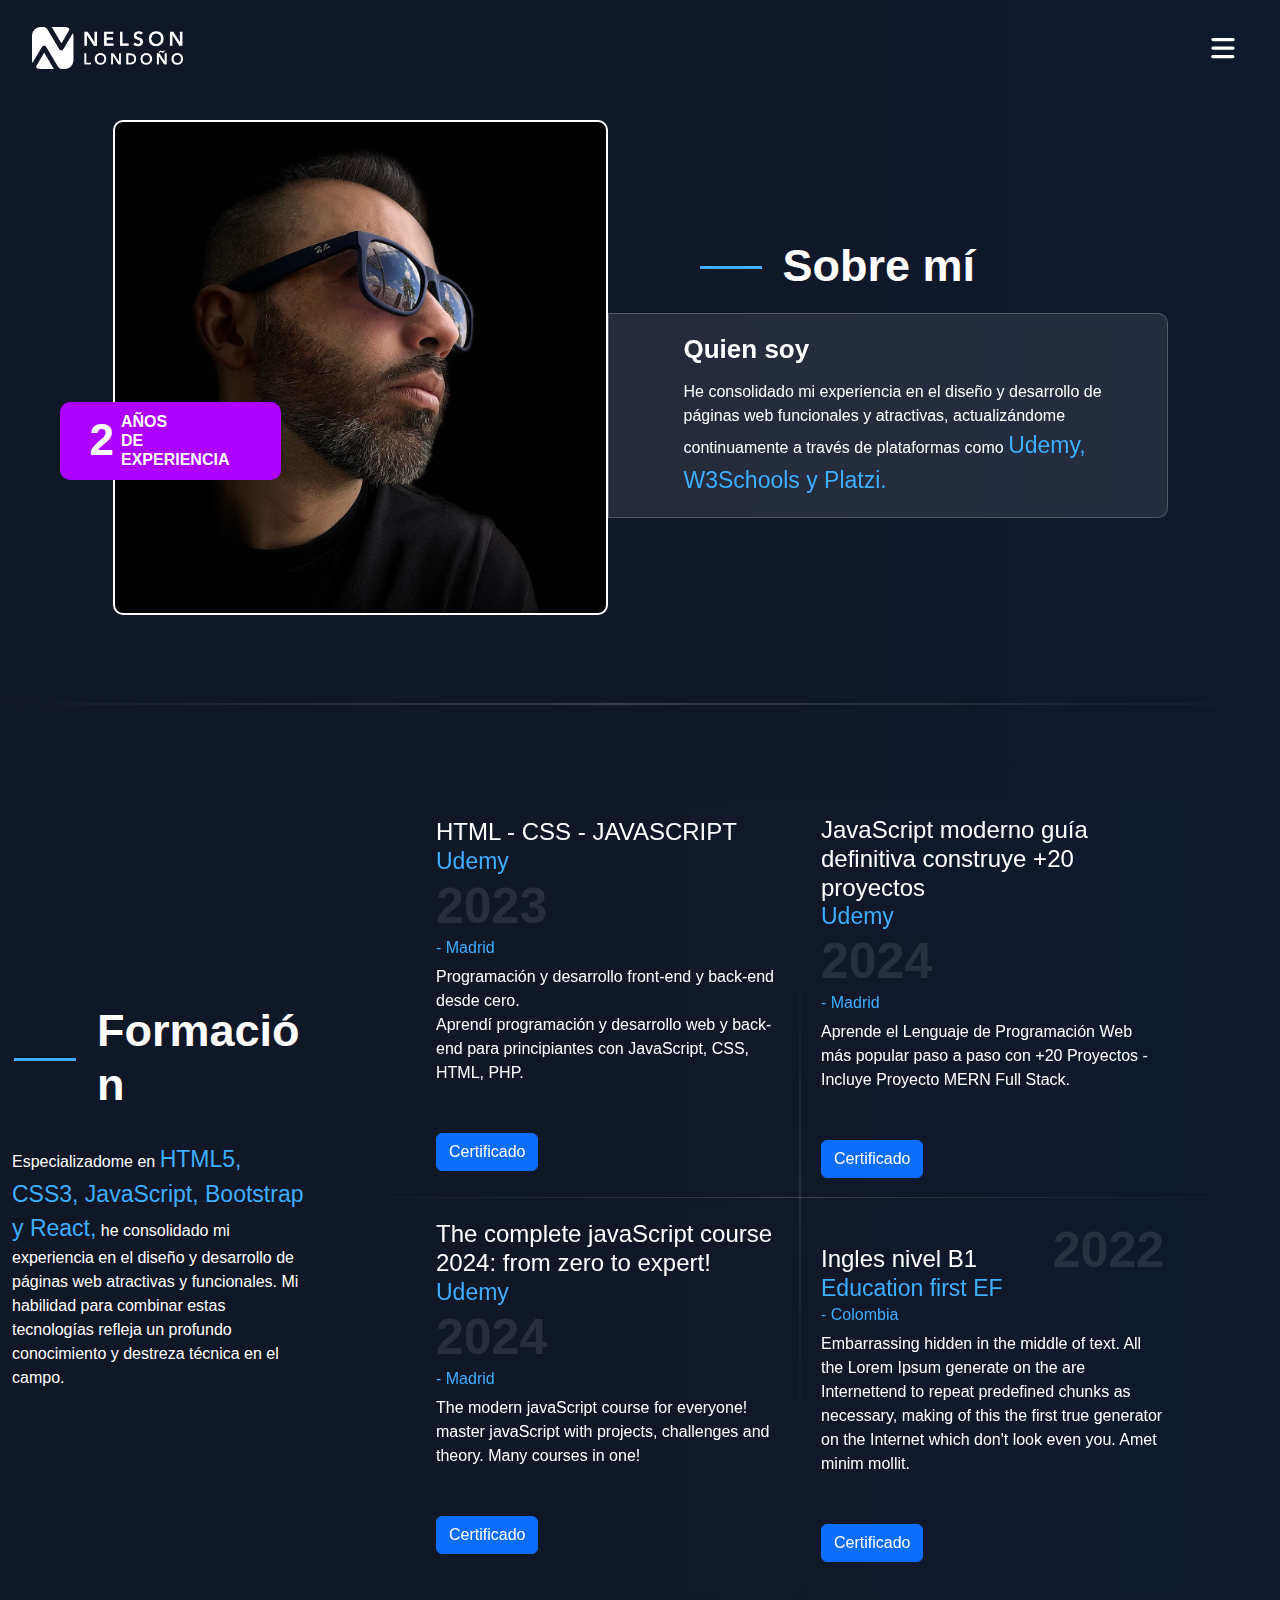
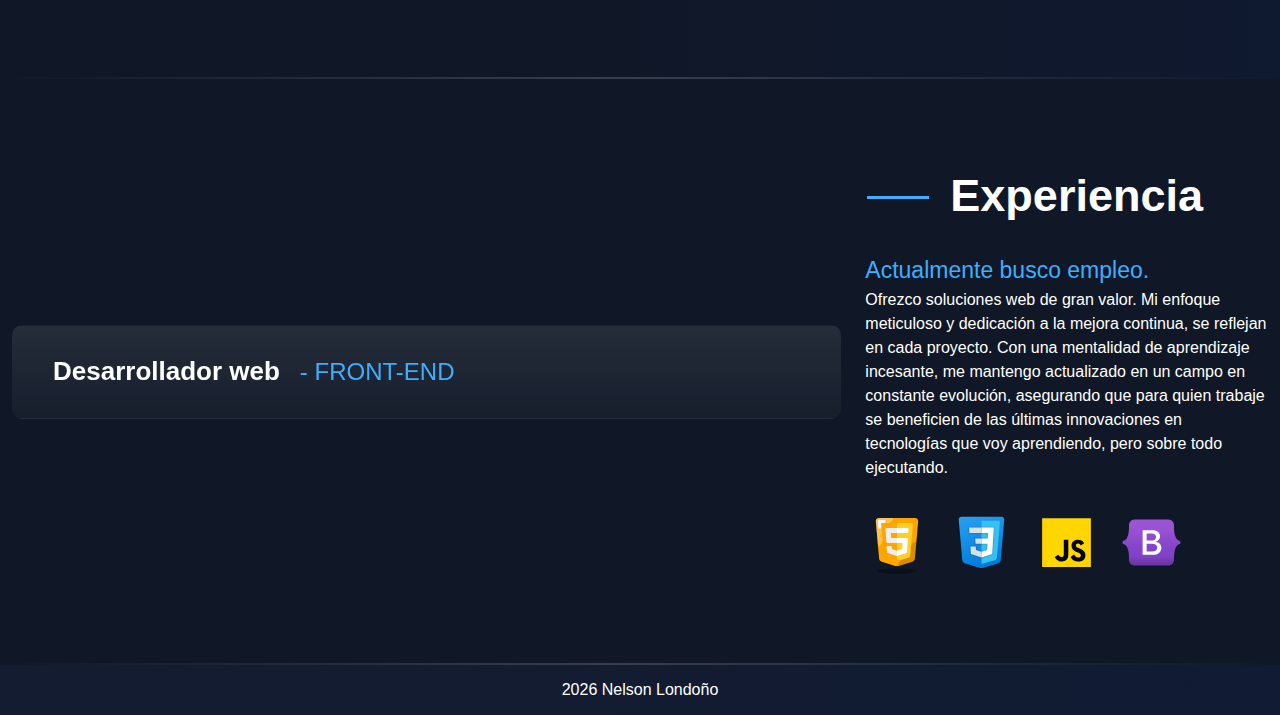
==== commit bdd9ec66: "Depuré codigo comentado" ====
--- a/about.html
+++ b/about.html
@@ -23,13 +23,6 @@
   </head>
   <body>
     <div class="cv_main_wrapper">
-      <!-- Loader Start -->
-      <div class="loader">
-        <div class="spinner-border text-info" role="status">
-          <span class="visually-hidden">Loading...</span>
-        </div>
-      </div>
-      <!-- Loader End -->
       <!-- Bottom To Top Start -->
       <div class="cv_top_icon">
         <a id="button">
@@ -84,7 +77,7 @@
                     <a class="active" href="about.html">Sobre mí</a>
                   </li>
                   <li>
-                    <a href="portfolio.html">Mis trabajos</a>
+                    <a href="portfolio.html">Proyectos</a>
                   </li>
                   <li>
                     <a href="strength.html">Habilidades</a>
@@ -168,32 +161,12 @@
                         <p>DE EXPERIENCIA</p>
                       </span>
                     </div>
-                    <div class="cv_about_rating">
-                      <a
-                        href="https://www.google.com/search?q=Desarrollo+web+%7C+Nelson+Londo%C3%B1o+%7C+Madrid+Espa%C3%B1a&stick=H4sIAAAAAAAA_-NgU1I2qLAwSDYwMLFMTEwzSEs0SbMyqEg2TTG3TDQ3Sk0xM080M1rEauiSWpxYVJSfk5OvUJ6apFCj4JeaU5yfp-CTn5eSf3hjPlDENzGlKDNFwbW4IPHwxkQAMRWjflsAAAA&hl=es-419&mat=CSADGid_QJijElcBEKoLaXv8Cw4UtqSQfUUQFSImnZVeFfvxanA8l_R5IVG9wgO8NkHoZIMIH9mA4Oq7xO7EE2Iq7Ugf721jshRVLgdtDLj_R7w0YB5sLpyTl4MAi1h0aqM&authuser=0&ved=2ahUKEwiJ5r3Bu5mIAxVpX_EDHYvBD98Q-MgIegQILxAd#mpd=~11788242939503313696/customers/reviews"
-                        target="_blank"
-                      >
-                        <span>
-                          <img src="assets/images/rating.svg" />
-                          <h6>4.9</h6>
-                        </span>
-                        <p>Satisfacción de clientes</p>
-                      </a>
-                    </div>
                   </div>
                 </div>
                 <div class="cv_about_info">
                   <h2>Sobre mí</h2>
                   <div class="cv_about_box">
                     <h3>Quien soy</h3>
-                    <!--<p>
-                      Soy un desarrollador web autodidacta de 42 años, oriundo
-                      de Colombia y residente en Madrid, España. Mi pasión por
-                      la programación y el aprendizaje constante me han llevado
-                      a especializarme en HTML, CSS y JavaScript. Como padre de
-                      tres hijos, mi familia es mi inspiración y motor para
-                      alcanzar metas.
-                    </p>-->
                     <p>
                       He consolidado mi experiencia en el diseño y desarrollo de
                       páginas web funcionales y atractivas, actualizándome
@@ -201,24 +174,9 @@
                       <span class="spam-Formacion">
                         Udemy, W3Schools y Platzi.
                       </span>
-                      <!--Actualmente, trabajo como freelance,
-                      ofreciendo soluciones web de alta calidad con un enfoque
-                      meticuloso y una dedicación a la excelencia.-->
                     </p>
                   </div>
-                  <div class="cv_about_btn">
-                    <!--<a href="javascript:void(0);" class="cv_btn"
-                      >Descargar curriculum</a
-                    >-->
-                    <!--<a
-                      href="https://wa.me/34663975428?text=Hola"
-                      target="_blank"
-                      class="cv_btn"
-                      >¿Hablamos?<img
-                        class="p-2"
-                        src="assets/images/icons8-whatsappSmall.svg"
-                    /></a>-->
-                  </div>
+                  <div class="cv_about_btn"></div>
                 </div>
               </div>
             </div>
@@ -242,12 +200,6 @@
                   páginas web atractivas y funcionales. Mi habilidad para
                   combinar estas tecnologías refleja un profundo conocimiento y
                   destreza técnica en el campo.
-                  <!-- Permaneciendo activo en
-                  plataformas educativas como -->
-                  <!--<span class="spam-Formacion">
-                    Udemy, W3Schools y Platzi, </span
-                  >busco constantemente conocimiento para mantenerme al día con
-                  las últimas tendencias en desarrollo web.-->
                 </p>
               </div>
             </div>
@@ -378,26 +330,6 @@
                   <!--<h5>(2023-2024)</h5>-->
                 </div>
               </div>
-              <!--<div class="cv_exp_box">
-                <h2>02</h2>
-                <div class="cv_exp_com">
-                  <span>
-                    <h3>Junior UI/UX Designer</h3>
-                    <h4>- Amazon</h4>
-                  </span>
-                  <h5>(2014-2015)</h5>
-                </div>
-              </div>
-              <div class="cv_exp_box">
-                <h2>03</h2>
-                <div class="cv_exp_com">
-                  <span>
-                    <h3>Junior UI/UX Designer</h3>
-                    <h4>- Amazon</h4>
-                  </span>
-                  <h5>(2014-2015)</h5>
-                </div>
-              </div>-->
             </div>
             <div class="col-xl-4">
               <div class="cv_exp_info">
--- a/assets/css/style.css
+++ b/assets/css/style.css
@@ -947,10 +947,10 @@
 }
 
 .cv_banner_text h5 {
-  display: inline-block;
+  visibility: visible;
   min-height: 100px;
-  font-size: 31px;
-  padding: 8px 25px;
+  font-size: 37px;
+  padding: 8px 15px;
   margin-bottom: 0px;
 }
 
@@ -1592,6 +1592,12 @@
 /********************************************************
     Portfolio Section Style
 *******************************************************/
+.card {
+  display: inline;
+  column-gap: 20px;
+  padding: 15px;
+  position: relative;
+}
 
 .cv_portfolio_wrapper {
   position: relative;
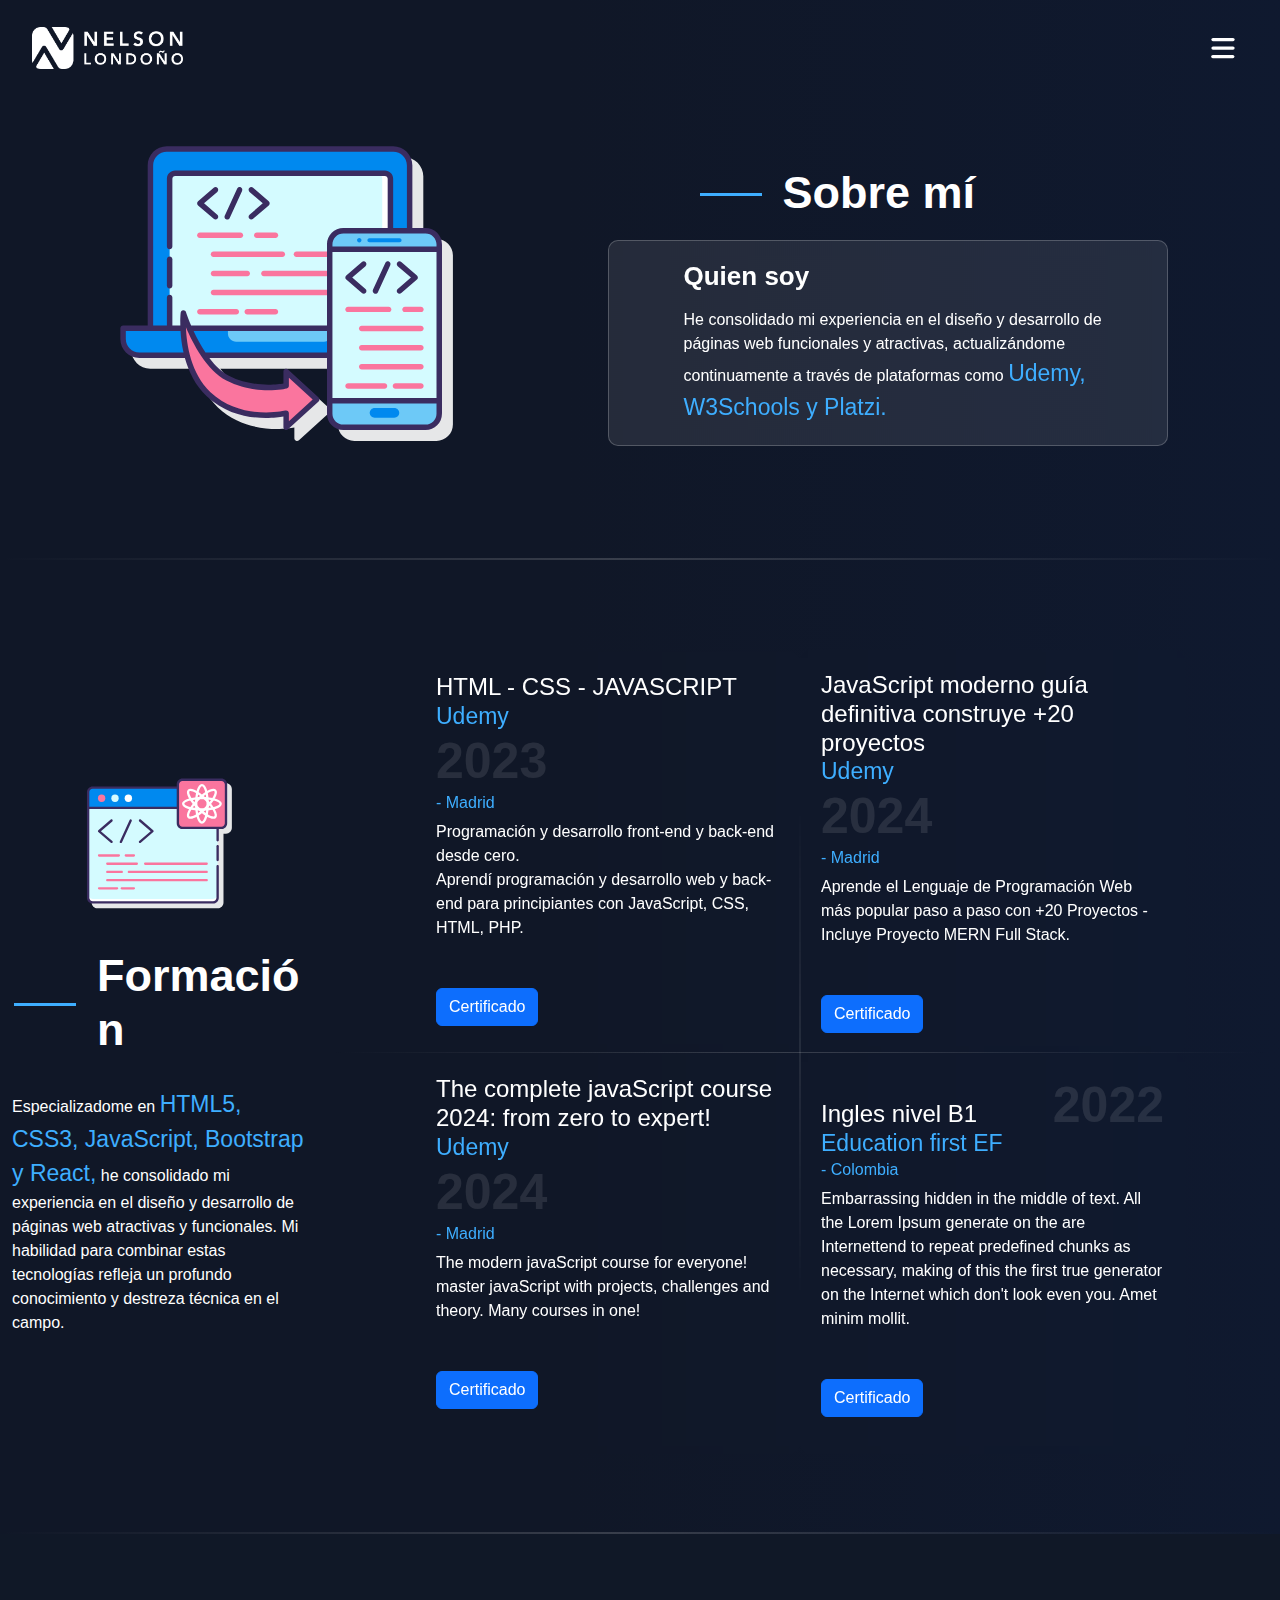
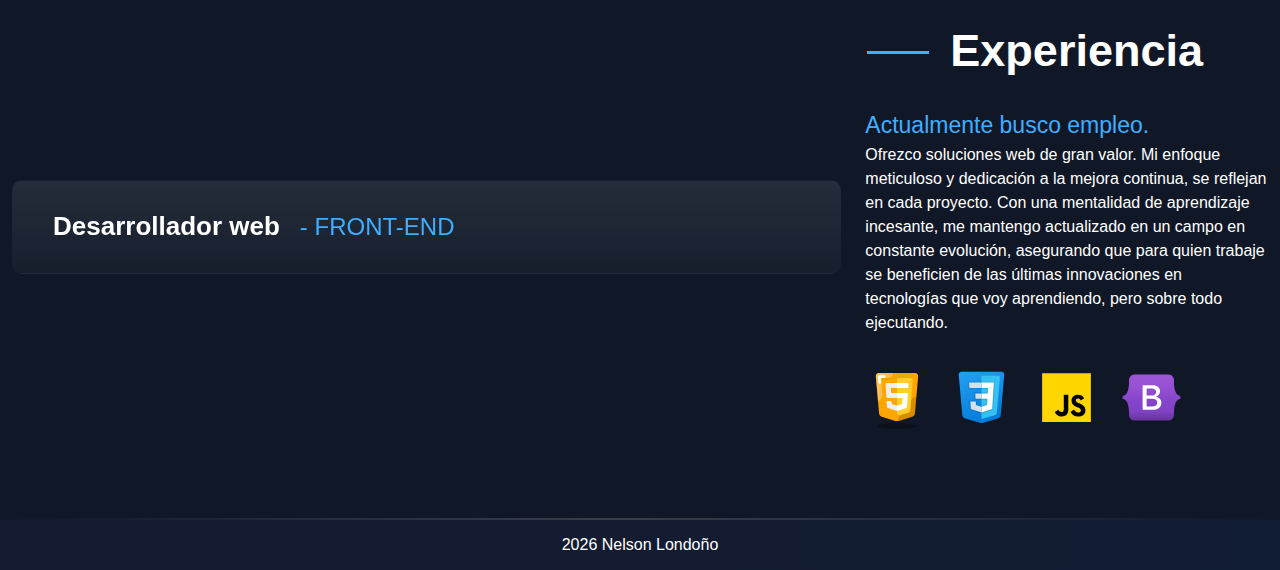
==== commit 2ca7a089: "En about me cambie he incorporé nuevos logos" ====
--- a/about.html
+++ b/about.html
@@ -148,12 +148,12 @@
               <div class="cv_about_content">
                 <div class="cv_about_img">
                   <img
-                    src="assets/images/Foto2-nel.jpeg"
-                    width="496px"
-                    height="524px"
+                    src="assets/images/adaptive-coding copy.svg"
+                    width="350px"
+                    height="auto"
                     class="img-fluid"
                   />
-                  <div class="cv_about_experience">
+                  <!--<div class="cv_about_experience">
                     <div class="cv_about_exp">
                       <h2>2</h2>
                       <span>
@@ -161,7 +161,7 @@
                         <p>DE EXPERIENCIA</p>
                       </span>
                     </div>
-                  </div>
+                  </div>-->
                 </div>
                 <div class="cv_about_info">
                   <h2>Sobre mí</h2>
@@ -190,6 +190,13 @@
           <div class="row align-items-center">
             <div class="col-xl-3">
               <div class="cv_edu_heading">
+                <div class="logo_formacion_react">
+                  <img
+                    src="assets/images/hard-code copy.svg"
+                    alt="Code react"
+                  />
+                </div>
+
                 <h2>Formación</h2>
                 <p>
                   Especializadome en
--- a/assets/css/style.css
+++ b/assets/css/style.css
@@ -633,14 +633,14 @@
   color: var(--cv-white-color);
   font-size: 18px;
   font-weight: 500;
-  padding: 0 10px;
+  padding: 0 7px;
   min-height: 45px;
   min-width: 146px;
   width: fit-content;
   display: flex;
   justify-content: center;
   align-items: center;
-  border-radius: 5px;
+  border-radius: 30px;
   border: 1px solid transparent;
 }
 
@@ -1006,7 +1006,7 @@
 }
 
 .cv_banner_text .cv_profile_name {
-  color: #2ee3b8;
+  color: var(--cv-primary-color);
 }
 
 .cv_banner_text a {
@@ -1091,8 +1091,7 @@
 
 .cv_about_img {
   position: relative;
-  border: 2px solid var(--cv-transition-color);
-  border-radius: 10px;
+  margin-right: auto;
 }
 
 .cv_about_img img {
@@ -1108,7 +1107,7 @@
   align-items: center;
   max-width: 221px;
   gap: 7px;
-  top: 280px;
+  top: 290px;
   left: -55px;
 }
 
@@ -1169,7 +1168,7 @@
 }
 
 .cv_about_box {
-  border-radius: 0 10px 10px 0;
+  border-radius: 10px 10px 10px 10px;
   background-color: rgb(255 255 255 / 9%);
   border: 1px solid rgb(255 255 255 / 21%);
   backdrop-filter: blur(6px);
@@ -1218,6 +1217,11 @@
 /********************************************************
     Education Section Style
 *******************************************************/
+.logo_formacion_react {
+  width: 150px;
+  margin: auto;
+  margin-bottom: 30px;
+}
 
 .cv_education_wrapper {
   position: relative;
@@ -1648,6 +1652,10 @@
   display: flex;
   justify-content: center;
   align-items: center;
+}
+
+.cv_port_tab li a:hover {
+  background: var(--cv-primary-color);
 }
 
 .cv_port_tab li a.active {
--- a/assets/css/responsive.css
+++ b/assets/css/responsive.css
@@ -404,6 +404,11 @@
     font-size: 36px;
   }
 
+  .cv_about_img {
+    margin: auto;
+    width: 300px;
+  }
+
   .cv_skill_text h4 {
     font-size: 16px;
   }
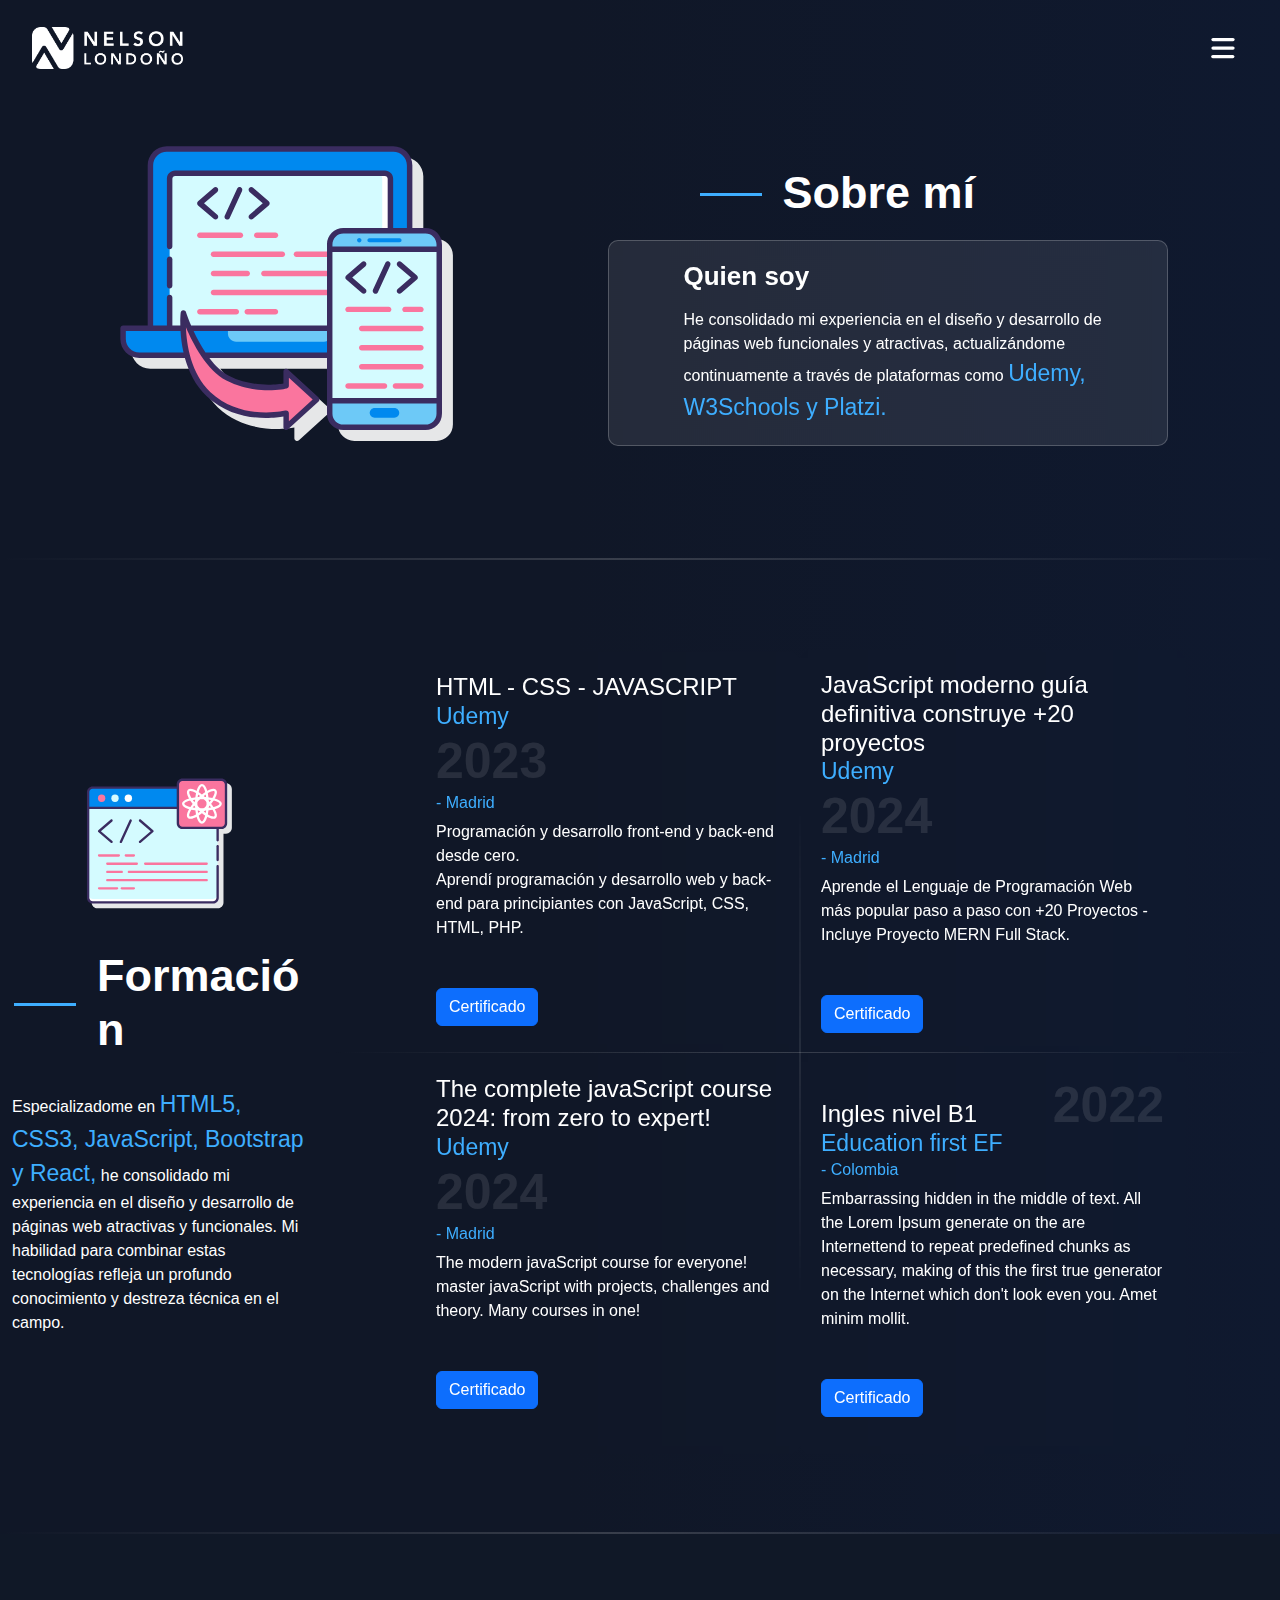
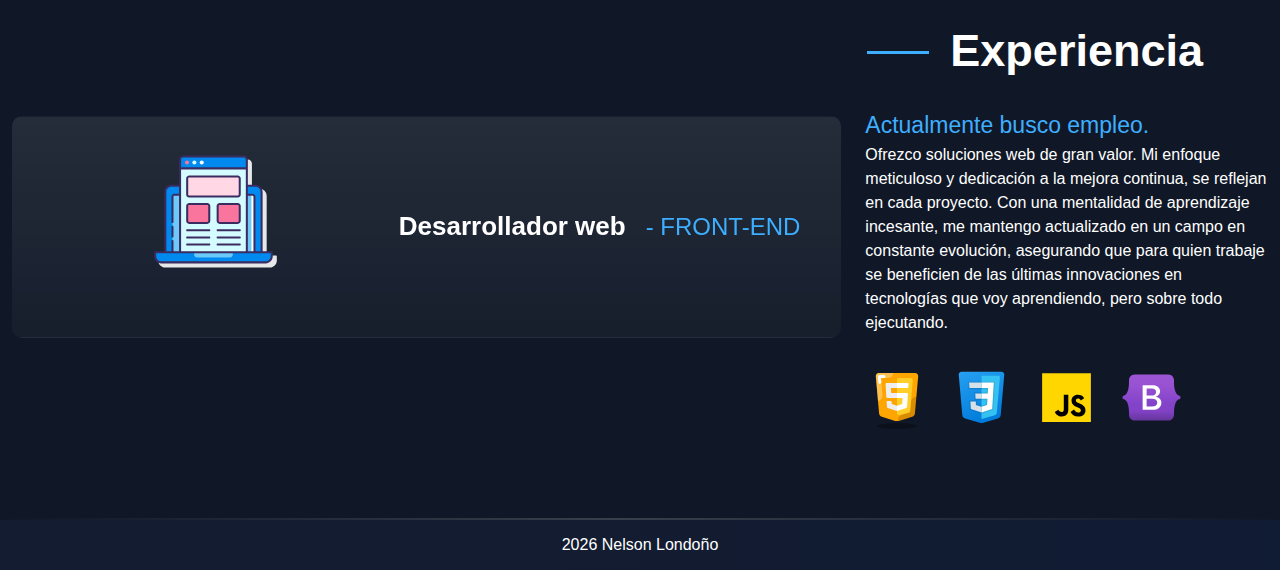
==== commit c4bb7ef1: "Cambie fotos de los proyetos" ====
--- a/about.html
+++ b/about.html
@@ -330,6 +330,12 @@
               <div class="cv_exp_box">
                 <!--<h2>01</h2>-->
                 <div class="cv_exp_com">
+                  <div class="logo_experiencía_front">
+                    <img
+                      src="assets/images/front-end copy.svg"
+                      alt="icon front-end"
+                    />
+                  </div>
                   <span>
                     <h3>Desarrollador web</h3>
                     <h4 class="text-uppercase">- Front-End</h4>
--- a/assets/css/style.css
+++ b/assets/css/style.css
@@ -1408,6 +1408,11 @@
 /********************************************************
     Experience Section Style
 *******************************************************/
+.logo_experiencía_front {
+  width: 130px;
+  margin: auto;
+  margin-bottom: 30px;
+}
 
 .cv_experience_wrapper {
   background-color: var(--bg-color);
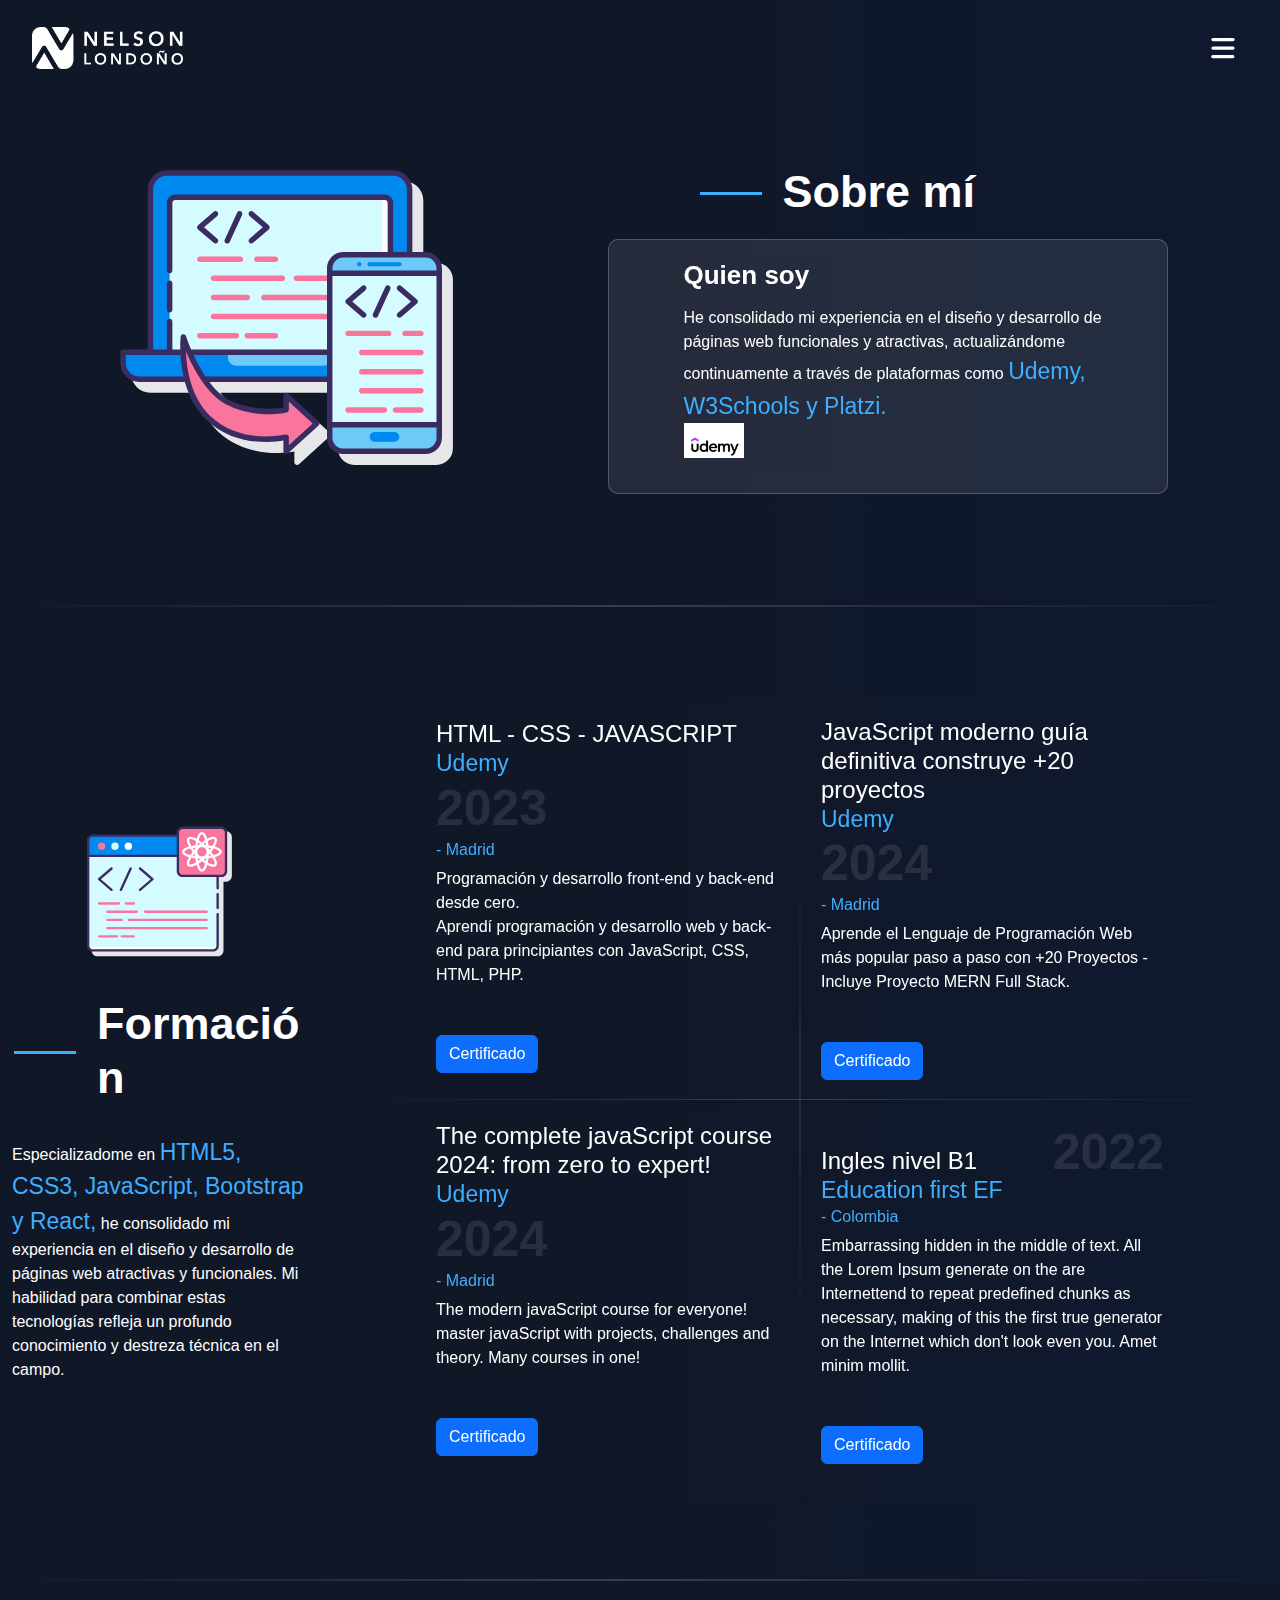
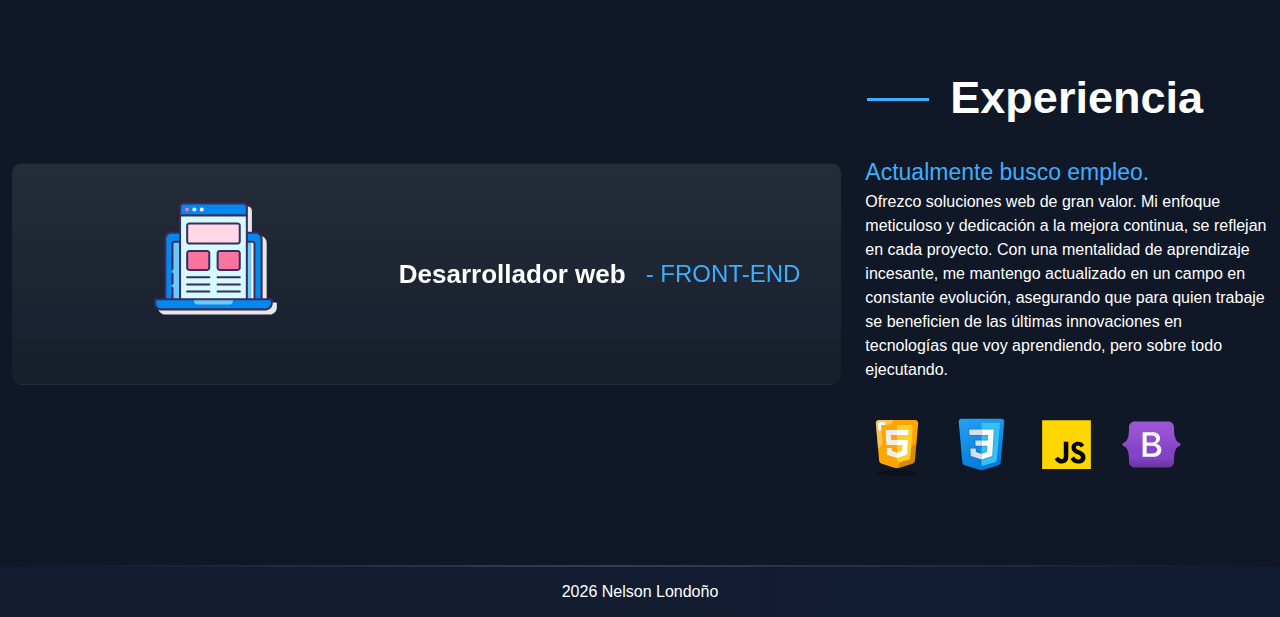
==== commit 130ea150: "Cargar todos los archivos" ====
--- a/about.html
+++ b/about.html
@@ -19,7 +19,7 @@
     <link rel="stylesheet" href="assets/css/style.css" />
     <link rel="stylesheet" href="assets/css/responsive.css" />
     <!--=== custom css ===-->
-    <title>Nelson Londono | Desarrollo Web</title>
+    <title>Nelson Londono | Desarrollo Web | Madrid España</title>
   </head>
   <body>
     <div class="cv_main_wrapper">
@@ -174,6 +174,9 @@
                       <span class="spam-Formacion">
                         Udemy, W3Schools y Platzi.
                       </span>
+                      <div class="logo-udemy">
+                        <img src="./assets/images/Udemy New.png" alt="logo udemy" width="60px">
+                      </div>
                     </p>
                   </div>
                   <div class="cv_about_btn"></div>
--- a/assets/css/style.css
+++ b/assets/css/style.css
@@ -1214,6 +1214,19 @@
   border: 1px solid var(--cv-primary-color);
 }
 
+.logo-udemy {
+  width: 60px;
+  height: 35px;
+  background-color: var(--cv-transition-color);
+  border: 1px solid var(--cv-transition-color);
+  border-radius: ;
+}
+
+.logo-udemy img {
+  width: 60px;
+  margin: auto;
+}
+
 /********************************************************
     Education Section Style
 *******************************************************/
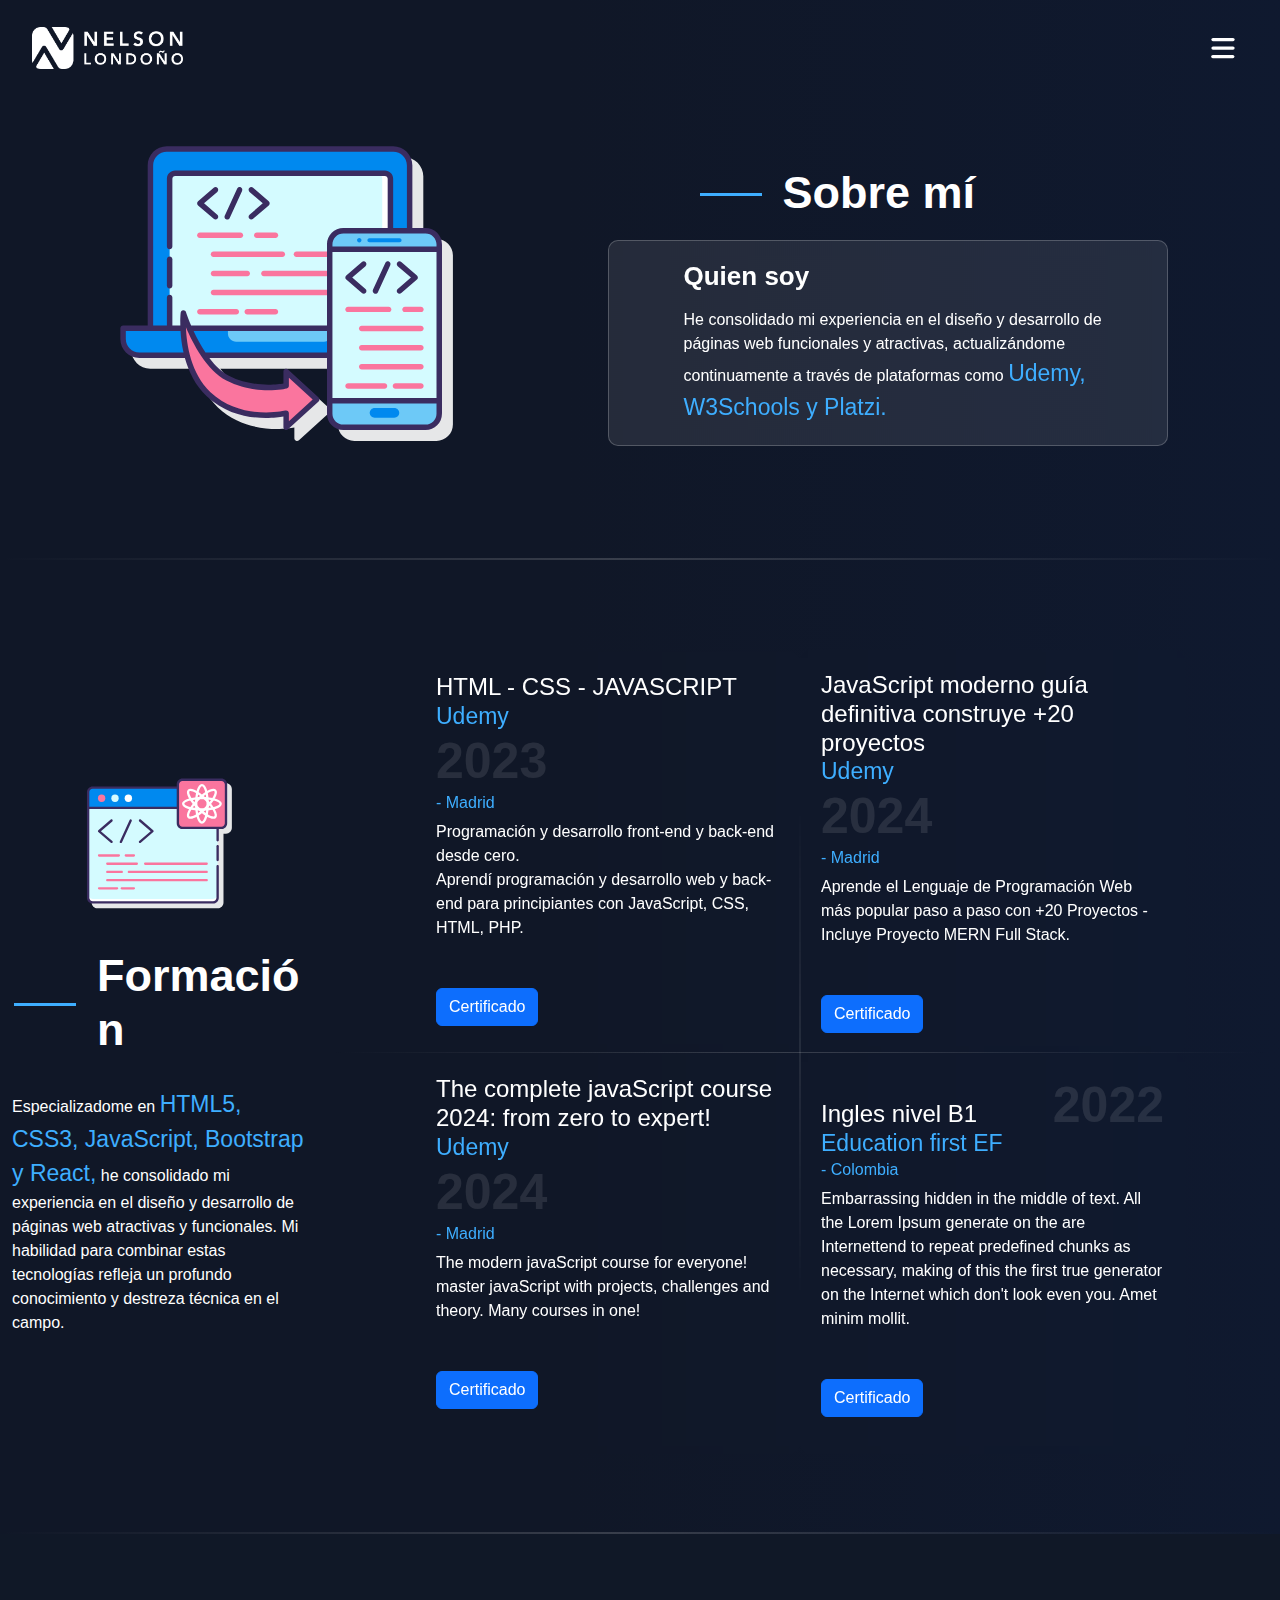
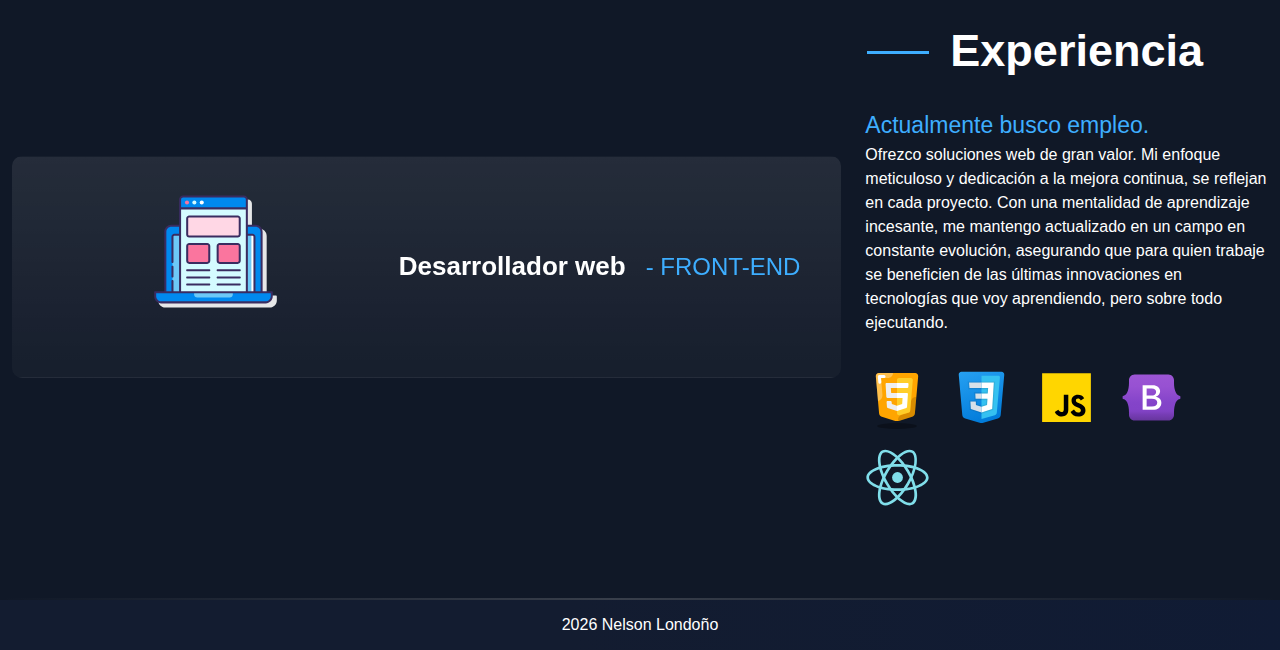
==== commit d50c548a: "Cambios generales para comenzar a commitiar más seguido" ====
--- a/about.html
+++ b/about.html
@@ -2,6 +2,20 @@
 <html lang="es">
   <!-- Begin Head -->
   <head>
+    <!-- Google tag (gtag.js) -->
+    <script
+      async
+      src="https://www.googletagmanager.com/gtag/js?id=G-124QEKRXHD"
+    ></script>
+    <script>
+      window.dataLayer = window.dataLayer || [];
+      function gtag() {
+        dataLayer.push(arguments);
+      }
+      gtag("js", new Date());
+
+      gtag("config", "G-124QEKRXHD");
+    </script>
     <!--=== Required meta tags ===-->
     <meta charset="utf-8" />
     <meta
@@ -174,9 +188,6 @@
                       <span class="spam-Formacion">
                         Udemy, W3Schools y Platzi.
                       </span>
-                      <div class="logo-udemy">
-                        <img src="./assets/images/Udemy New.png" alt="logo udemy" width="60px">
-                      </div>
                     </p>
                   </div>
                   <div class="cv_about_btn"></div>
@@ -384,6 +395,11 @@
                         <img src="assets/images/icons8-bootstrap.svg" />
                       </a>
                     </li>
+                    <li>
+                      <a href="javascript:void(0);">
+                        <img src="assets/images/icons8-react.svg" />
+                      </a>
+                    </li>
                   </ul>
                 </div>
               </div>
--- a/assets/css/style.css
+++ b/assets/css/style.css
@@ -1614,6 +1614,11 @@
 /********************************************************
     Portfolio Section Style
 *******************************************************/
+.h2-proyectos {
+  text-align: center;
+  justify-content: center;
+}
+
 .card {
   display: inline;
   column-gap: 20px;
@@ -1649,6 +1654,10 @@
   transform: translateX(-50%);
 }
 
+.figure-caption {
+  color: var(--cv-white-color);
+}
+
 .cv_port_tab {
   display: flex;
   border-radius: 30px;
@@ -1680,7 +1689,13 @@
   background-color: var(--cv-primary-color);
 }
 
+.image-proyects {
+  border: 1px solid var(--cv-primary-color);
+  border-radius: 10px;
+}
+
 .cv_tab_pane {
+  min-height: 500px;
   display: none;
 }
 
